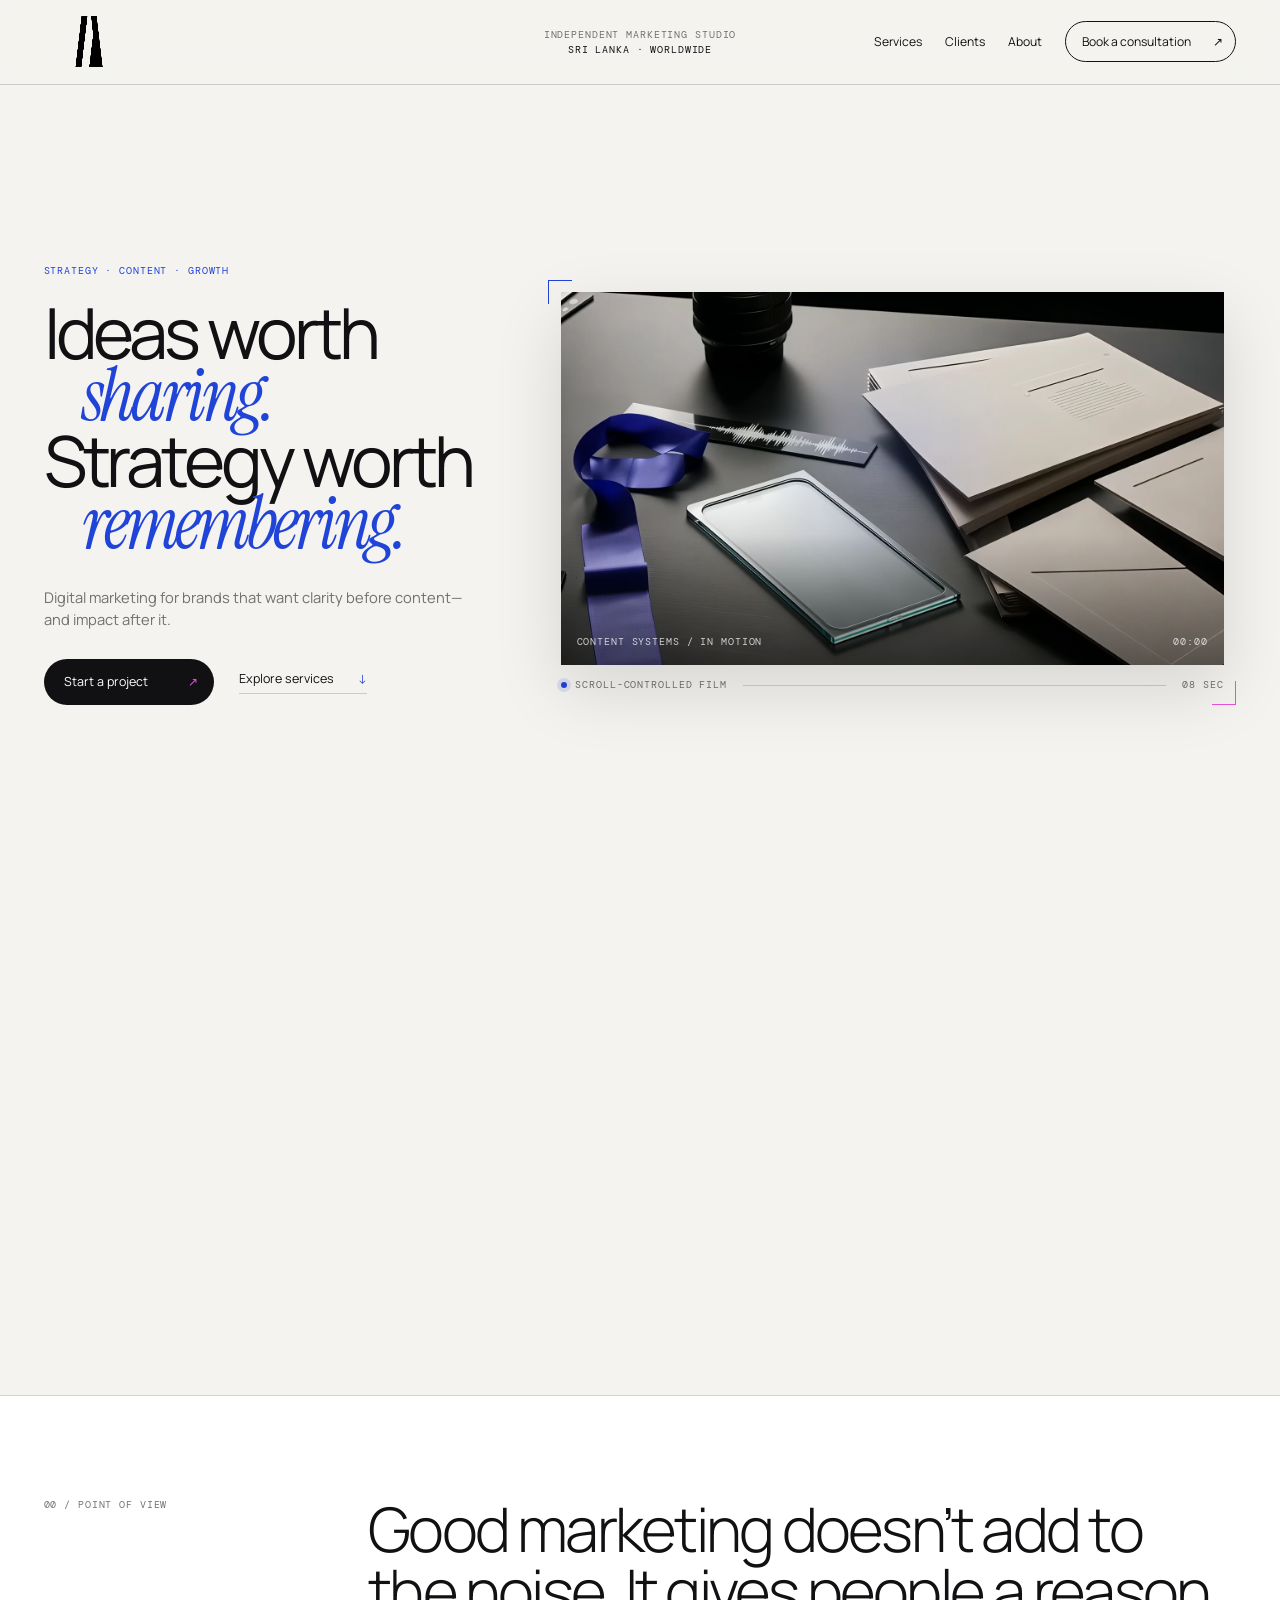
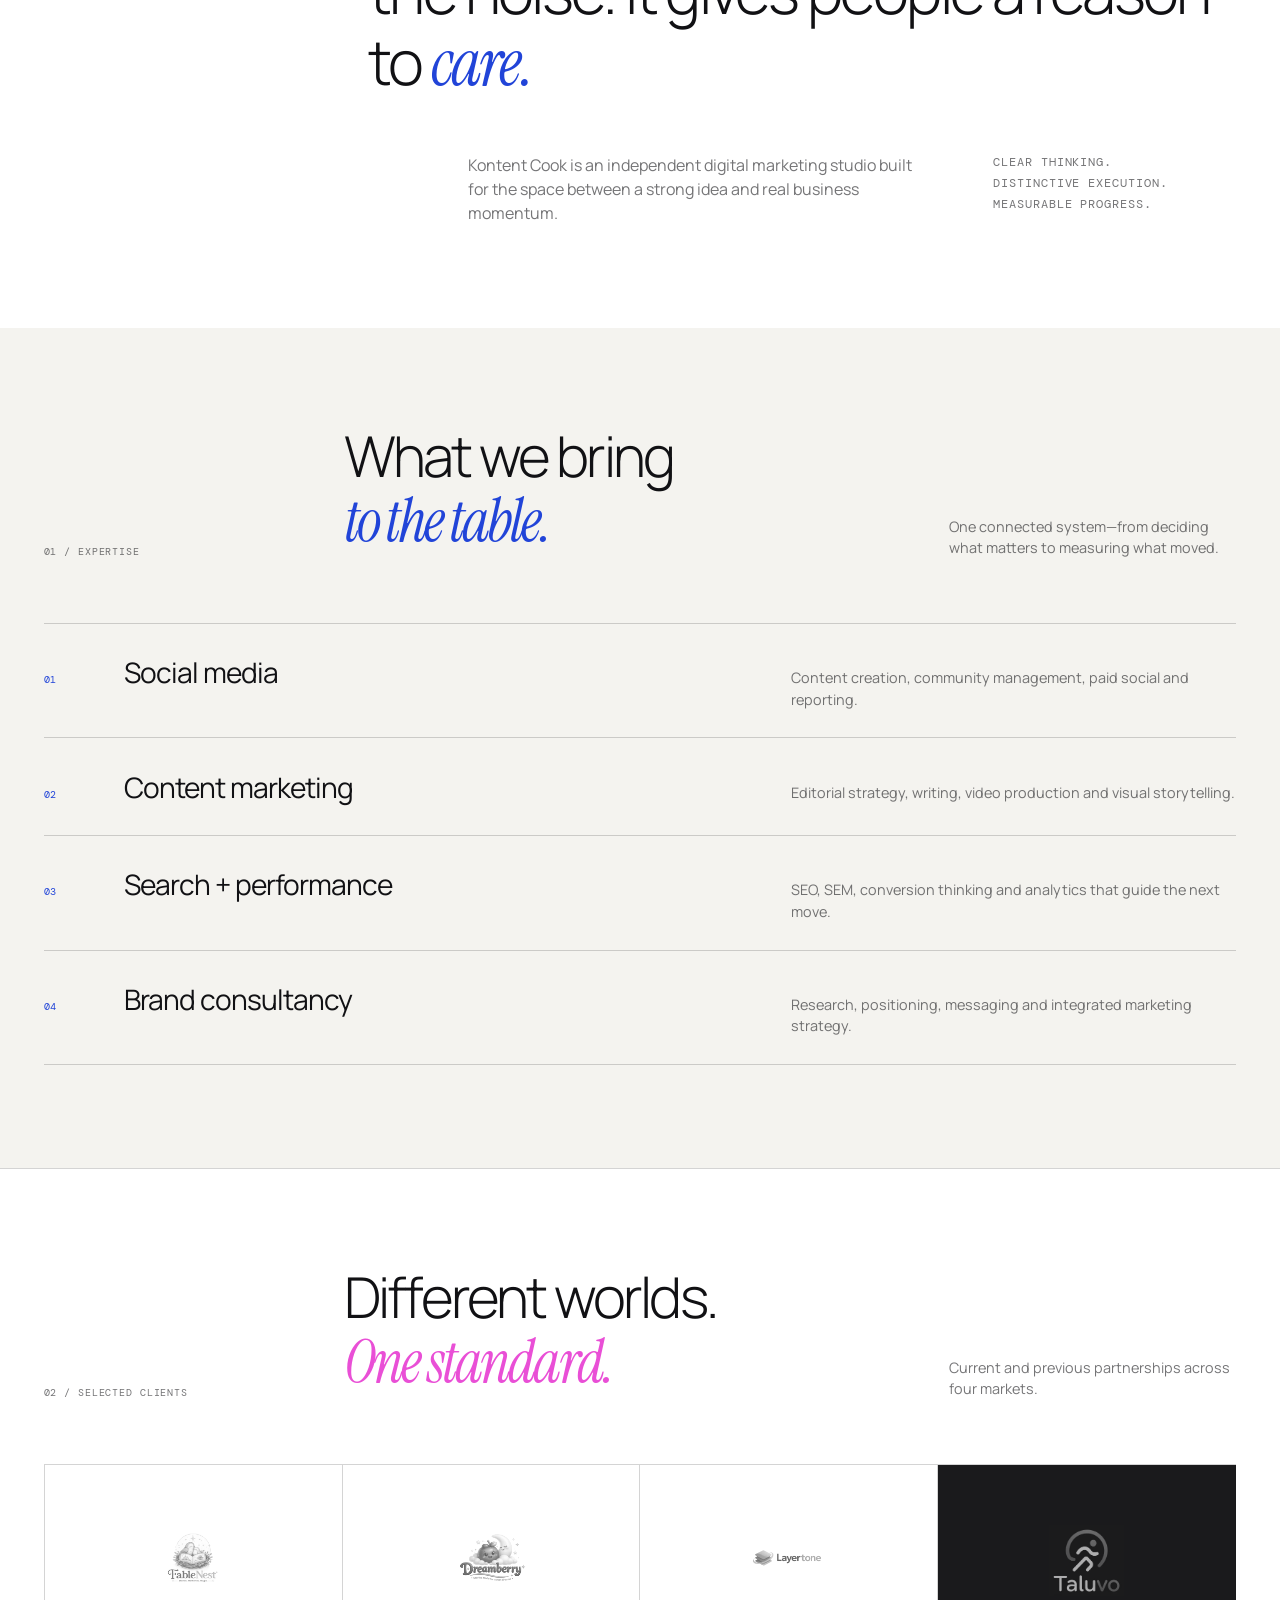
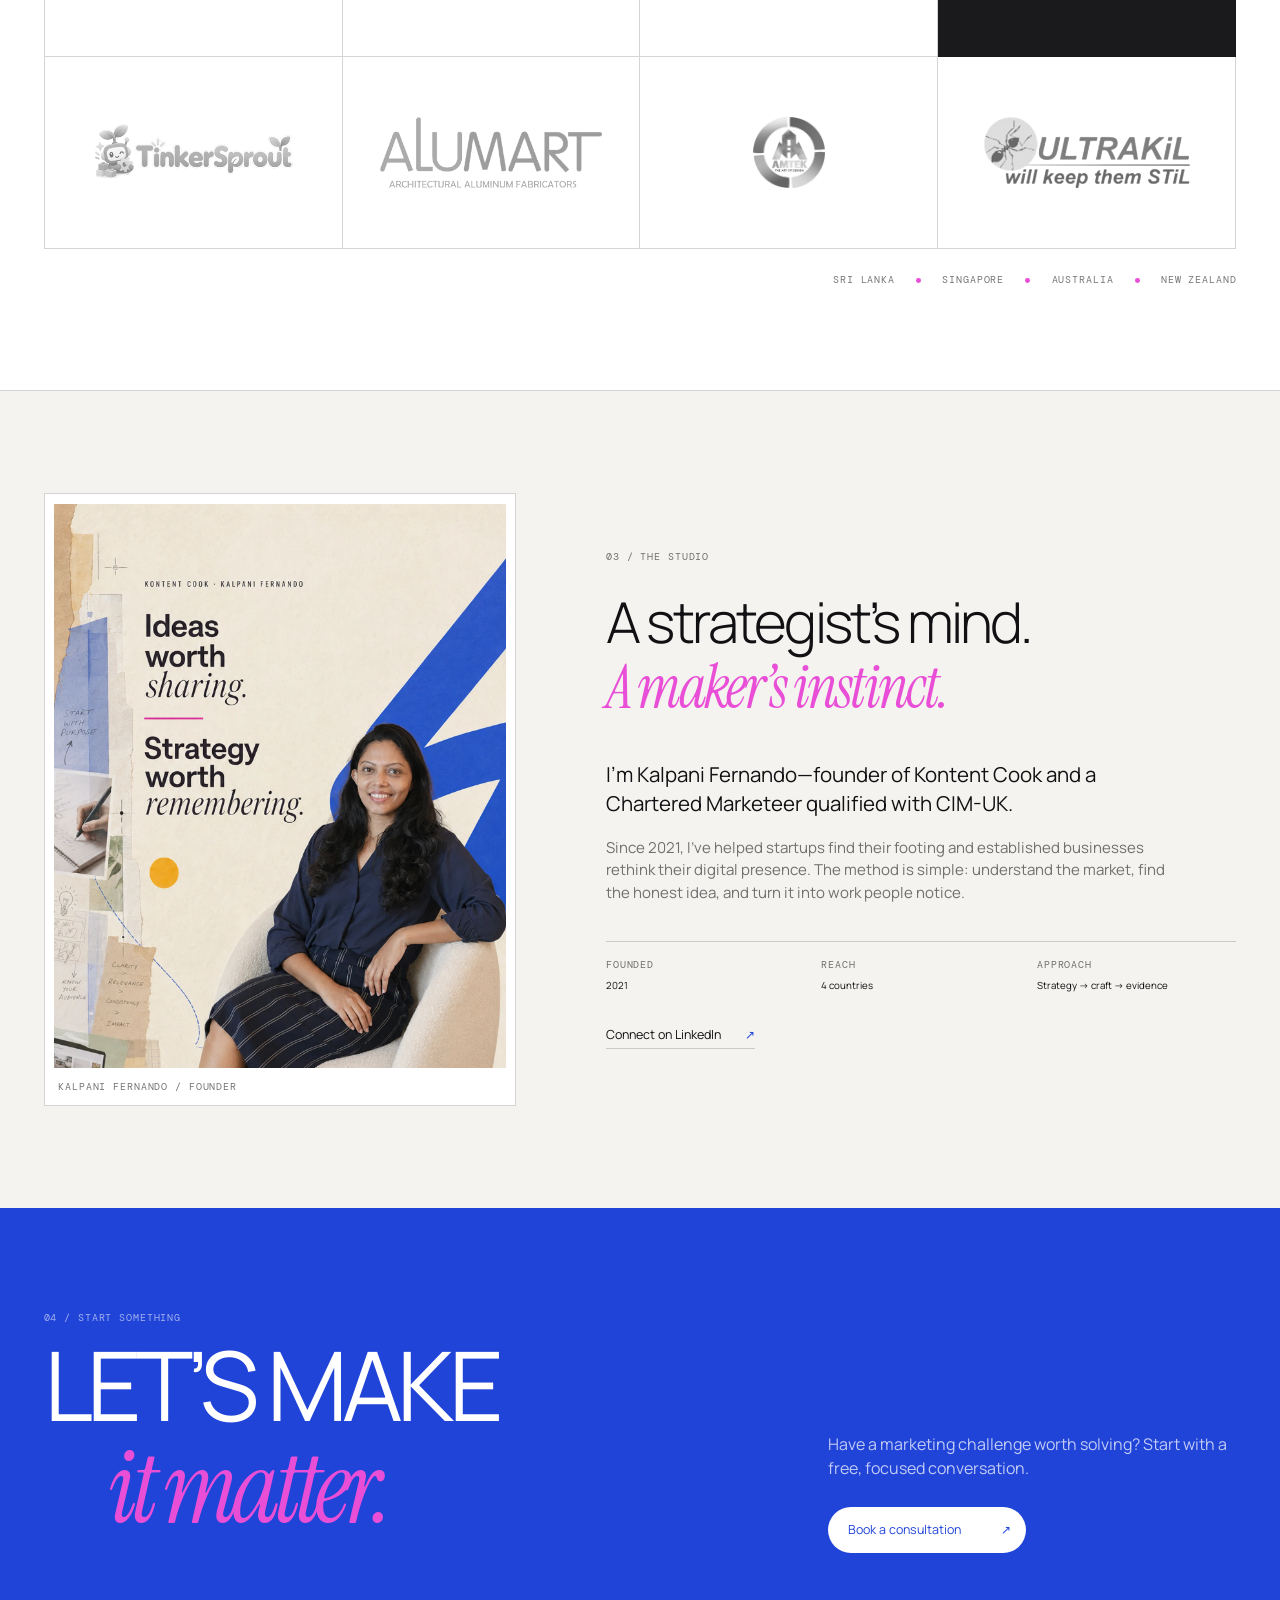
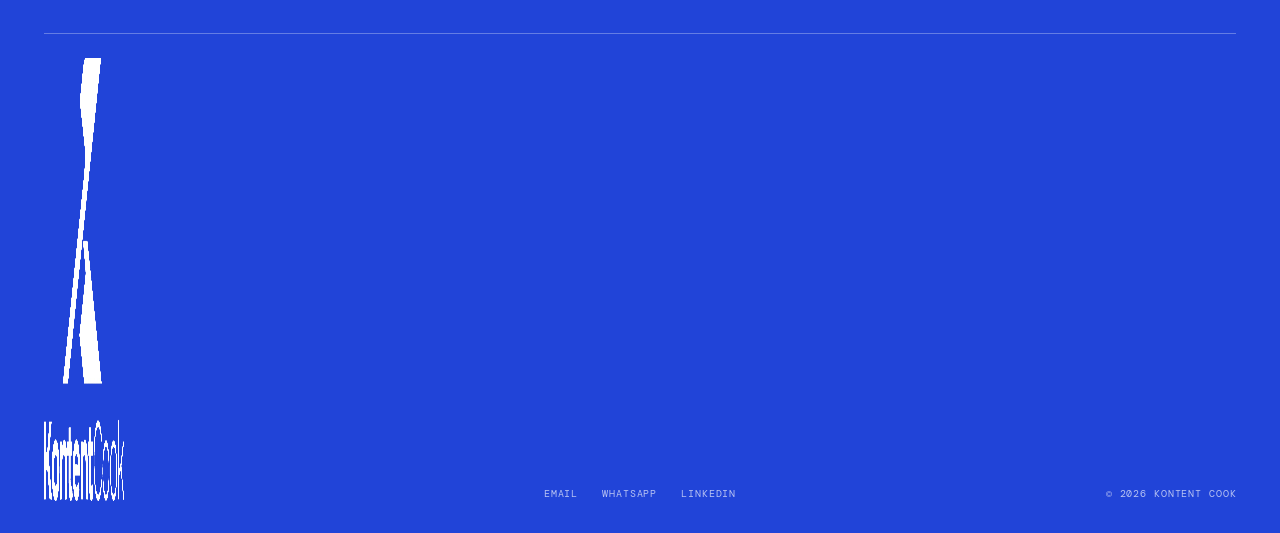
==== index.html @ af4e6c3a "Initial commit: Kontent Cook static site Single-page static site for kontentcook.com. Plain HTML, CS" ====
<!doctype html>
<html lang="en">
<head>
  <meta charset="utf-8">
  <meta name="viewport" content="width=device-width,initial-scale=1">
  <title>Kontent Cook — Digital strategy and content</title>
  <meta name="description" content="Kontent Cook is Kalpani Fernando's independent digital marketing studio—strategy, content and performance for brands ready to grow.">
  <link rel="canonical" href="https://kontentcook.com/">
  <meta name="theme-color" content="#f4f3ef">
  <meta property="og:type" content="website">
  <meta property="og:site_name" content="Kontent Cook">
  <meta property="og:title" content="Kontent Cook — Make marketing matter">
  <meta property="og:description" content="Clear strategy. Memorable content. Measurable growth.">
  <meta property="og:url" content="https://kontentcook.com/">
  <meta name="twitter:card" content="summary_large_image">
  <meta name="twitter:title" content="Kontent Cook — Make marketing matter">
  <meta name="twitter:description" content="Clear strategy. Memorable content. Measurable growth.">
  <link rel="icon" href="favicon-32.png" sizes="32x32">
  <link rel="apple-touch-icon" href="apple-touch-icon.png">
  <link rel="preconnect" href="https://fonts.googleapis.com">
  <link rel="preconnect" href="https://fonts.gstatic.com" crossorigin>
  <link href="https://fonts.googleapis.com/css2?family=DM+Mono:wght@300;400&family=Instrument+Serif:ital@0;1&family=Manrope:wght@300;400;500;600&display=swap" rel="stylesheet">
  <link rel="stylesheet" href="css/site.css">
  <script type="application/ld+json">{"@context":"https://schema.org","@type":"ProfessionalService","name":"Kontent Cook","url":"https://kontentcook.com/","founder":{"@type":"Person","name":"Kalpani Fernando","jobTitle":"Chartered Marketeer","sameAs":"https://www.linkedin.com/in/kalpani-fernando"},"email":"kontentcook2021@gmail.com","areaServed":["Sri Lanka","Singapore","Australia","New Zealand"]}</script>
</head>
<body>
  <a class="skip" href="#main">Skip to content</a>

  <header class="site-head" id="siteHead">
    <div class="head-inner">
      <a class="brand" href="#top" aria-label="Kontent Cook, home"><img src="img/logo.webp" alt="Kontent Cook" width="720" height="443"></a>
      <p class="head-note">Independent marketing studio<br><span>Sri Lanka · Worldwide</span></p>
      <nav class="desktop-nav" aria-label="Primary">
        <a href="#services">Services</a>
        <a href="#clients">Clients</a>
        <a href="#about">About</a>
        <a class="head-cta" href="#contact">Book a consultation <span>↗</span></a>
      </nav>
      <button class="menu-button" id="menuButton" aria-expanded="false" aria-controls="menuPanel" aria-label="Open menu"><span></span><span></span></button>
    </div>
  </header>

  <aside class="menu-panel" id="menuPanel" aria-hidden="true">
    <nav aria-label="Mobile">
      <a href="#services"><small>01</small> Services</a>
      <a href="#clients"><small>02</small> Clients</a>
      <a href="#about"><small>03</small> About</a>
      <a href="#contact"><small>04</small> Contact</a>
    </nav>
    <div class="menu-links"><a href="mailto:kontentcook2021@gmail.com">Email ↗</a><a href="https://www.linkedin.com/in/kalpani-fernando" target="_blank" rel="noopener">LinkedIn ↗</a></div>
  </aside>

  <main id="main">
    <section class="hero" id="top">
      <div class="hero-sticky shell">
        <div class="hero-copy">
          <p class="kicker enter">Strategy · Content · Growth</p>
          <h1 class="enter"><span>Ideas worth</span><em>sharing.</em><span>Strategy worth</span><em>remembering.</em></h1>
          <p class="hero-lede enter">Digital marketing for brands that want clarity before content—and impact after it.</p>
          <div class="hero-actions enter">
            <a class="button button--dark" href="#contact">Start a project <span>↗</span></a>
            <a class="text-link" href="#services">Explore services <span>↓</span></a>
          </div>
        </div>

        <figure class="film enter" id="filmFrame">
          <div class="film-corner film-corner--tl"></div><div class="film-corner film-corner--br"></div>
          <div class="film-window" id="filmWindow">
            <video id="heroFilm" muted playsinline preload="auto" poster="media/poster.webp" aria-label="Cinematic film about content creation">
              <source src="media/hero.mp4" type="video/mp4">
            </video>
            <div class="film-light" aria-hidden="true"></div>
            <div class="film-label"><span>Content systems / in motion</span><b id="filmTime">00:00</b></div>
          </div>
          <figcaption>
            <span class="film-status"><i></i> Scroll-controlled film</span>
            <span class="film-progress"><i id="filmProgress"></i></span>
            <span>08 sec</span>
          </figcaption>
        </figure>
      </div>
    </section>

    <section class="intro section">
      <div class="shell intro-grid">
        <p class="section-index reveal">00 / Point of view</p>
        <div>
          <h2 class="reveal">Good marketing doesn’t add to the noise. It gives people a reason to <em>care.</em></h2>
          <div class="intro-notes reveal">
            <p>Kontent Cook is an independent digital marketing studio built for the space between a strong idea and real business momentum.</p>
            <p>Clear thinking.<br>Distinctive execution.<br>Measurable progress.</p>
          </div>
        </div>
      </div>
    </section>

    <section class="services section" id="services">
      <div class="shell">
        <header class="section-head reveal">
          <p class="section-index">01 / Expertise</p>
          <h2>What we bring<br><em>to the table.</em></h2>
          <p>One connected system—from deciding what matters to measuring what moved.</p>
        </header>
        <ol class="service-list">
          <li class="reveal"><span>01</span><h3>Social media</h3><p>Content creation, community management, paid social and reporting.</p></li>
          <li class="reveal"><span>02</span><h3>Content marketing</h3><p>Editorial strategy, writing, video production and visual storytelling.</p></li>
          <li class="reveal"><span>03</span><h3>Search + performance</h3><p>SEO, SEM, conversion thinking and analytics that guide the next move.</p></li>
          <li class="reveal"><span>04</span><h3>Brand consultancy</h3><p>Research, positioning, messaging and integrated marketing strategy.</p></li>
        </ol>
      </div>
    </section>

    <section class="clients section" id="clients">
      <div class="shell">
        <header class="section-head section-head--clients reveal">
          <p class="section-index">02 / Selected clients</p>
          <h2>Different worlds.<br><em>One standard.</em></h2>
          <p>Current and previous partnerships across four markets.</p>
        </header>
        <ul class="logo-grid reveal" aria-label="Current and previous clients">
          <li><img src="img/clients/fablenest.webp" alt="FableNest" loading="lazy"></li>
          <li><img src="img/clients/dreamberry.webp" alt="Dreamberry" loading="lazy"></li>
          <li><img src="img/clients/layertone.webp" alt="Layertone" loading="lazy"></li>
          <li class="dark"><img src="img/clients/taluvo.webp" alt="Taluvo" loading="lazy"></li>
          <li><img src="img/clients/tinkersprout.webp" alt="TinkerSprout" loading="lazy"></li>
          <li><img src="img/clients/alumart.webp" alt="Alumart" loading="lazy"></li>
          <li><img src="img/clients/amtek.webp" alt="AMTEK" loading="lazy"></li>
          <li><img src="img/clients/ultrakil.webp" alt="Ultrakil" loading="lazy"></li>
        </ul>
        <p class="markets reveal">Sri Lanka <i></i> Singapore <i></i> Australia <i></i> New Zealand</p>
      </div>
    </section>

    <section class="about section" id="about">
      <div class="shell about-grid">
        <figure class="about-photo reveal"><img src="img/founder-editorial.webp" alt="Kalpani Fernando, founder of Kontent Cook" loading="lazy"><figcaption>Kalpani Fernando / Founder</figcaption></figure>
        <div class="about-copy">
          <p class="section-index reveal">03 / The studio</p>
          <h2 class="reveal">A strategist’s mind.<br><em>A maker’s instinct.</em></h2>
          <p class="about-lede reveal">I’m Kalpani Fernando—founder of Kontent Cook and a Chartered Marketeer qualified with CIM-UK.</p>
          <p class="reveal">Since 2021, I’ve helped startups find their footing and established businesses rethink their digital presence. The method is simple: understand the market, find the honest idea, and turn it into work people notice.</p>
          <dl class="facts reveal"><div><dt>Founded</dt><dd>2021</dd></div><div><dt>Reach</dt><dd>4 countries</dd></div><div><dt>Approach</dt><dd>Strategy → craft → evidence</dd></div></dl>
          <a class="text-link reveal" href="https://www.linkedin.com/in/kalpani-fernando" target="_blank" rel="noopener">Connect on LinkedIn <span>↗</span></a>
        </div>
      </div>
    </section>

    <section class="contact" id="contact">
      <div class="shell contact-inner">
        <div class="contact-copy reveal"><p class="section-index">04 / Start something</p><h2>Let’s make<br><em>it matter.</em></h2></div>
        <div class="contact-action reveal"><p>Have a marketing challenge worth solving? Start with a free, focused conversation.</p><a class="button button--light" href="https://calendar.google.com/calendar/appointments/schedules/AcZssZ0rxZoeJ9dlCDskJmH9oWi0sS8WMiGjyY5BxSsb9YEfwAAl_cdGFxWCv5egynxonmfAL-ViEdG3?gv=true" target="_blank" rel="noopener">Book a consultation <span>↗</span></a></div>
      </div>
      <footer class="shell footer"><img src="img/logo-light.webp" alt="Kontent Cook" width="720" height="443"><div><a href="mailto:kontentcook2021@gmail.com">Email</a><a href="https://wa.me/message/G6DDOOTK5DZOB1" target="_blank" rel="noopener">WhatsApp</a><a href="https://www.linkedin.com/in/kalpani-fernando" target="_blank" rel="noopener">LinkedIn</a></div><p>© <span id="year">2026</span> Kontent Cook</p></footer>
    </section>
  </main>
  <script src="js/site.js" defer></script>
</body>
</html>
---- css/site.css ----
:root {
  --ink:#111114;
  --paper:#f4f3ef;
  --white:#fff;
  --blue:#2144d8;
  --pink:#e94fd6;
  --line:rgba(17,17,20,.18);
  --muted:rgba(17,17,20,.58);
  --sans:"Manrope",sans-serif;
  --serif:"Instrument Serif",serif;
  --mono:"DM Mono",monospace;
  --pad:clamp(1.25rem,3.4vw,3.5rem);
}
*,*::before,*::after{box-sizing:border-box}
html{scroll-behavior:smooth;background:var(--ink)}
body{margin:0;background:var(--paper);color:var(--ink);font:400 16px/1.5 var(--sans);overflow-x:hidden}
body.menu-open{overflow:hidden}
::selection{background:var(--pink);color:var(--ink)}
a{color:inherit;text-decoration:none}
img,video{display:block;max-width:100%}
button{font:inherit;color:inherit}
h1,h2,h3,p,ul,ol,dl,dd{margin:0}
ul,ol{padding:0;list-style:none}
.shell{width:min(100% - 2 * var(--pad),82rem);margin-inline:auto}
.skip{position:fixed;z-index:200;top:1rem;left:1rem;background:var(--ink);color:#fff;padding:.7rem 1rem;transform:translateY(-180%)}
.skip:focus{transform:none}
.section{padding:clamp(5rem,8vw,8rem) 0}
.section-index,.kicker,.head-note,.film figcaption,.film-label,.markets,.about-photo figcaption,.facts,.footer{font:400 clamp(.61rem,.66vw,.73rem)/1.45 var(--mono);letter-spacing:.09em;text-transform:uppercase}
.section-index{color:var(--muted)}

.site-head{position:fixed;z-index:80;inset:0 0 auto;height:5.3rem;display:flex;align-items:center;background:rgba(244,243,239,.92);border-bottom:1px solid var(--line);backdrop-filter:blur(16px)}
.head-inner{width:min(100% - 2 * var(--pad),82rem);margin:auto;display:grid;grid-template-columns:1fr auto 1fr;align-items:center}
.brand{width:5.9rem;height:3.2rem;display:flex;align-items:center;overflow:hidden}
.brand img{width:100%;filter:brightness(0)}
.head-note{text-align:center;color:var(--muted);line-height:1.55}
.head-note span{color:var(--ink)}
.desktop-nav{justify-self:end;display:flex;align-items:center;gap:clamp(1rem,1.8vw,1.8rem);font-size:.76rem}
.desktop-nav>a:not(.head-cta){position:relative}
.desktop-nav>a:not(.head-cta)::after{content:"";position:absolute;left:0;bottom:-.35rem;width:100%;height:1px;background:currentColor;transform:scaleX(0);transform-origin:right;transition:transform .3s}
.desktop-nav>a:hover::after{transform:scaleX(1);transform-origin:left}
.head-cta{display:flex;align-items:center;gap:1.4rem;border:1px solid var(--ink);border-radius:99px;padding:.65rem .75rem .65rem 1rem;transition:background .25s,color .25s}
.head-cta:hover{background:var(--ink);color:#fff}
.menu-button{display:none;justify-self:end;position:relative;width:2.7rem;height:2.7rem;border:0;background:none;z-index:100}
.menu-button span{position:absolute;left:.6rem;top:1.15rem;width:1.5rem;height:1px;background:currentColor;transition:top .4s,transform .4s}
.menu-button span:last-child{top:1.6rem}
.menu-button.is-open span{top:1.4rem;transform:rotate(45deg)}
.menu-button.is-open span:last-child{transform:rotate(-45deg)}
.menu-panel{position:fixed;z-index:90;inset:0 0 0 auto;width:min(88vw,27rem);background:var(--blue);color:#fff;padding:7rem 2rem 2rem;display:flex;flex-direction:column;transform:translateX(101%);transition:transform .55s cubic-bezier(.76,0,.24,1)}
.menu-panel.is-open{transform:none}
.menu-panel nav{border-top:1px solid rgba(255,255,255,.35)}
.menu-panel nav a{display:flex;gap:1rem;align-items:baseline;padding:.65rem 0;border-bottom:1px solid rgba(255,255,255,.35);font-size:2.7rem;font-weight:300;letter-spacing:-.05em}
.menu-panel nav small{font:.6rem var(--mono)}
.menu-links{margin-top:auto;display:flex;gap:1.5rem;font-size:.75rem}

.hero{height:155svh;padding-top:5.3rem;background:var(--paper)}
.hero-sticky{height:calc(100svh - 5.3rem);position:sticky;top:5.3rem;display:grid;grid-template-columns:minmax(18rem,.78fr) minmax(28rem,1.22fr);gap:clamp(2.5rem,5vw,6.5rem);align-items:center}
.hero-copy{position:relative;z-index:2;padding-bottom:1rem}
.kicker{margin-bottom:1.5rem;color:var(--blue)}
.hero h1{font-size:clamp(3.2rem,5.5vw,5.8rem);line-height:.86;letter-spacing:-.057em;font-weight:400}
.hero h1 span,.hero h1 em{display:block}
.hero h1 em{font:italic 1.04em/.92 var(--serif);color:var(--blue);padding-left:clamp(1rem,3vw,3.6rem)}
.hero-lede{max-width:28rem;margin-top:1.8rem;color:var(--muted);font-size:clamp(.92rem,1vw,1.05rem)}
.hero-actions{display:flex;align-items:center;gap:1.6rem;margin-top:1.8rem}
.button{display:inline-flex;align-items:center;justify-content:space-between;gap:2.5rem;border-radius:99px;padding:.85rem .95rem .85rem 1.3rem;font-size:.78rem;transition:background .25s,color .25s,transform .25s}
.button:hover{transform:translateY(-2px)}
.button--dark{background:var(--ink);color:#fff}
.button--dark span{color:var(--pink)}
.text-link{display:inline-flex;align-items:center;gap:1.5rem;padding-bottom:.25rem;border-bottom:1px solid var(--line);font-size:.78rem}
.text-link span{color:var(--blue)}

.film{position:relative;margin:0;width:100%;padding:.8rem}
.film-window{position:relative;aspect-ratio:16/9;overflow:hidden;background:#0d0e10;box-shadow:0 1.5rem 4rem rgba(17,17,20,.13)}
.film-window video{width:100%;height:100%;object-fit:cover}
.film-light{position:absolute;inset:0;pointer-events:none;background:radial-gradient(circle at var(--mx,50%) var(--my,45%),rgba(75,110,255,.14),transparent 34%),linear-gradient(180deg,transparent 65%,rgba(0,0,0,.48));transition:background .1s}
.film-label{position:absolute;left:1rem;right:1rem;bottom:1rem;display:flex;justify-content:space-between;color:rgba(255,255,255,.76)}
.film-label b{font-weight:400}
.film figcaption{display:grid;grid-template-columns:auto 1fr auto;align-items:center;gap:1rem;margin-top:.8rem;color:var(--muted)}
.film-status{display:flex;align-items:center;gap:.55rem;white-space:nowrap}
.film-status i{width:.38rem;height:.38rem;background:var(--blue);border-radius:50%;box-shadow:0 0 0 .25rem rgba(33,68,216,.12)}
.film-progress{height:1px;background:var(--line);position:relative;overflow:hidden}
.film-progress i{position:absolute;inset:0 auto 0 0;width:0;background:var(--blue)}
.film-corner{position:absolute;width:1.5rem;height:1.5rem;z-index:2;pointer-events:none}
.film-corner--tl{left:0;top:0;border-left:1px solid var(--blue);border-top:1px solid var(--blue)}
.film-corner--br{right:0;bottom:0;border-right:1px solid var(--pink);border-bottom:1px solid var(--pink)}

.intro{background:#fff;border-top:1px solid var(--line)}
.intro-grid{display:grid;grid-template-columns:.3fr 1fr;gap:clamp(2rem,5vw,6rem)}
.intro h2{max-width:61rem;font-size:clamp(2.5rem,4.8vw,5rem);font-weight:300;line-height:1;letter-spacing:-.045em}
.intro h2 em,.section-head h2 em,.about h2 em,.contact h2 em{font:italic 1.05em var(--serif);color:var(--blue)}
.intro-notes{display:grid;grid-template-columns:minmax(16rem,28rem) auto;gap:clamp(2rem,6vw,7rem);margin:3rem 0 0 auto;max-width:48rem;color:var(--muted)}
.intro-notes p:last-child{font:.72rem/1.8 var(--mono);text-transform:uppercase;letter-spacing:.08em}

.services{background:var(--paper)}
.section-head{display:grid;grid-template-columns:.45fr 1fr .52fr;gap:clamp(2rem,4vw,5rem);align-items:end;margin-bottom:4rem}
.section-head h2,.about h2{font-size:clamp(2.7rem,4.4vw,4.8rem);font-weight:300;line-height:.92;letter-spacing:-.05em}
.section-head>p:last-child{color:var(--muted);font-size:.9rem;max-width:22rem}
.service-list{border-top:1px solid var(--line)}
.service-list li{display:grid;grid-template-columns:3rem 1fr minmax(16rem,.7fr);gap:2rem;align-items:baseline;padding:1.7rem 0;border-bottom:1px solid var(--line);transition:padding .3s,background .3s}
.service-list li:hover{padding-inline:1rem;background:#fff}
.service-list span{font:.65rem var(--mono);color:var(--blue)}
.service-list h3{font-size:clamp(1.45rem,2.2vw,2.25rem);font-weight:400;letter-spacing:-.035em}
.service-list p{color:var(--muted);font-size:.9rem}

.clients{background:#fff;border-block:1px solid var(--line)}
.section-head--clients h2 em{color:var(--pink)}
.logo-grid{display:grid;grid-template-columns:repeat(4,1fr);border-top:1px solid var(--line);border-left:1px solid var(--line)}
.logo-grid li{aspect-ratio:1.55;display:grid;place-items:center;padding:1.5rem;border-right:1px solid var(--line);border-bottom:1px solid var(--line);transition:background .25s}
.logo-grid li:hover{background:var(--paper)}
.logo-grid li.dark{background:#1a1a1c}
.logo-grid img{max-height:4.4rem;width:auto;object-fit:contain;filter:grayscale(1);opacity:.67;transition:filter .25s,opacity .25s,transform .25s}
.logo-grid li:hover img{filter:none;opacity:1;transform:scale(1.03)}
.markets{margin-top:1.5rem;text-align:right;color:var(--muted)}
.markets i{display:inline-block;width:.3rem;height:.3rem;border-radius:50%;background:var(--pink);margin:0 .9rem;vertical-align:middle}

.about{background:var(--paper)}
.about-grid{display:grid;grid-template-columns:minmax(19rem,.75fr) minmax(24rem,1fr);gap:clamp(3rem,7vw,8rem);align-items:center}
.about-photo{margin:0;position:relative;padding:.6rem;border:1px solid var(--line);background:#fff}
.about-photo img{width:100%;aspect-ratio:4/5;object-fit:cover;object-position:center top}
.about-photo figcaption{display:flex;justify-content:space-between;padding:.7rem .25rem .1rem;color:var(--muted)}
.about-copy .section-index{margin-bottom:2rem}
.about h2 em{color:var(--pink)}
.about-lede{max-width:36rem;margin-top:2.2rem;font-size:clamp(1.1rem,1.6vw,1.45rem);line-height:1.4}
.about-copy>p:not(.section-index):not(.about-lede){max-width:35rem;margin-top:1.2rem;color:var(--muted);font-size:.94rem}
.facts{display:grid;grid-template-columns:repeat(3,1fr);gap:1rem;margin-top:2.3rem;padding-top:1rem;border-top:1px solid var(--line)}
.facts div{display:flex;flex-direction:column;gap:.45rem}
.facts dt{color:var(--muted)}
.facts dd{font-family:var(--sans);text-transform:none;letter-spacing:0}
.about .text-link{margin-top:2rem}

.contact{background:var(--blue);color:#fff;padding:clamp(5rem,8vw,8rem) 0 2rem}
.contact-inner{display:grid;grid-template-columns:1.25fr .75fr;gap:clamp(3rem,8vw,9rem);align-items:end}
.contact .section-index{color:rgba(255,255,255,.58);margin-bottom:1.5rem}
.contact h2{font-size:clamp(4rem,7.5vw,7.5rem);font-weight:400;line-height:.76;letter-spacing:-.06em;text-transform:uppercase}
.contact h2 em{display:block;text-transform:none;color:var(--pink);padding-left:clamp(1rem,5vw,5rem)}
.contact-action p{max-width:25rem;color:rgba(255,255,255,.72);margin-bottom:1.7rem}
.button--light{background:#fff;color:var(--blue)}
.footer{margin-top:5rem;padding-top:1.5rem;border-top:1px solid rgba(255,255,255,.3);display:grid;grid-template-columns:1fr auto 1fr;align-items:end;color:rgba(255,255,255,.68)}
.footer img{width:5rem}
.footer>div{display:flex;gap:1.5rem}
.footer>p{text-align:right}

.enter{opacity:0;transform:translateY(1.5rem);animation:enter .8s cubic-bezier(.22,1,.36,1) forwards}
.hero h1{animation-delay:.08s}.hero-lede{animation-delay:.16s}.hero-actions{animation-delay:.24s}.film{animation-delay:.14s}
@keyframes enter{to{opacity:1;transform:none}}
.reveal{opacity:0;transform:translateY(1.5rem);transition:opacity .75s cubic-bezier(.22,1,.36,1),transform .75s cubic-bezier(.22,1,.36,1)}
.reveal.is-visible{opacity:1;transform:none}

@media(max-width:980px){
  .head-inner{grid-template-columns:1fr 1fr}.head-note,.desktop-nav{display:none}.menu-button{display:block}
  .hero{height:auto;padding:7.5rem 0 4.5rem}.hero-sticky{height:auto;position:static;display:grid;grid-template-columns:1fr;gap:3rem}.hero-copy{max-width:36rem}.film{width:min(100%,46rem)}
  .intro-grid,.section-head{grid-template-columns:1fr}.intro-grid>.section-index,.section-head>.section-index{margin-bottom:.5rem}.section-head{gap:1.25rem}.section-head>p:last-child{margin-left:auto}
  .about-grid{gap:3rem}.logo-grid{grid-template-columns:repeat(2,1fr)}
}
@media(max-width:680px){
  :root{--pad:1.15rem}.site-head{height:4.6rem}.hero{padding-top:6.6rem}.brand{width:5.2rem}
  .hero h1{font-size:clamp(3.4rem,15.8vw,5.2rem)}.hero-lede{max-width:20rem}.hero-actions{align-items:flex-start;flex-direction:column;gap:1rem}
  .film{padding:.45rem}.film figcaption{grid-template-columns:auto 1fr}.film figcaption>span:last-child{display:none}.film-label{font-size:.52rem;left:.65rem;right:.65rem;bottom:.65rem}
  .section{padding:4.5rem 0}.intro-notes{grid-template-columns:1fr;margin-top:2rem}.section-head>p:last-child{margin-left:0}
  .service-list li{grid-template-columns:2.2rem 1fr;gap:1rem;padding:1.4rem 0}.service-list p{grid-column:2}
  .logo-grid li{aspect-ratio:1.25;padding:1rem}.markets{text-align:left;line-height:2}
  .about-grid{grid-template-columns:1fr}.about-photo{max-width:28rem}.facts{grid-template-columns:1fr}
  .contact-inner{grid-template-columns:1fr}.contact h2{font-size:clamp(4rem,18vw,6rem)}.contact h2 em{padding-left:0}.footer{grid-template-columns:1fr auto;gap:1.5rem}.footer>div{grid-column:1/3;grid-row:1}.footer>p{font-size:.55rem}
}
@media(prefers-reduced-motion:reduce){
  html{scroll-behavior:auto}*,*::before,*::after{animation-duration:.01ms!important;transition-duration:.01ms!important}.enter,.reveal{opacity:1;transform:none}.film-window video{display:none}.film-window{background:url('../media/poster.webp') center/cover no-repeat}
}
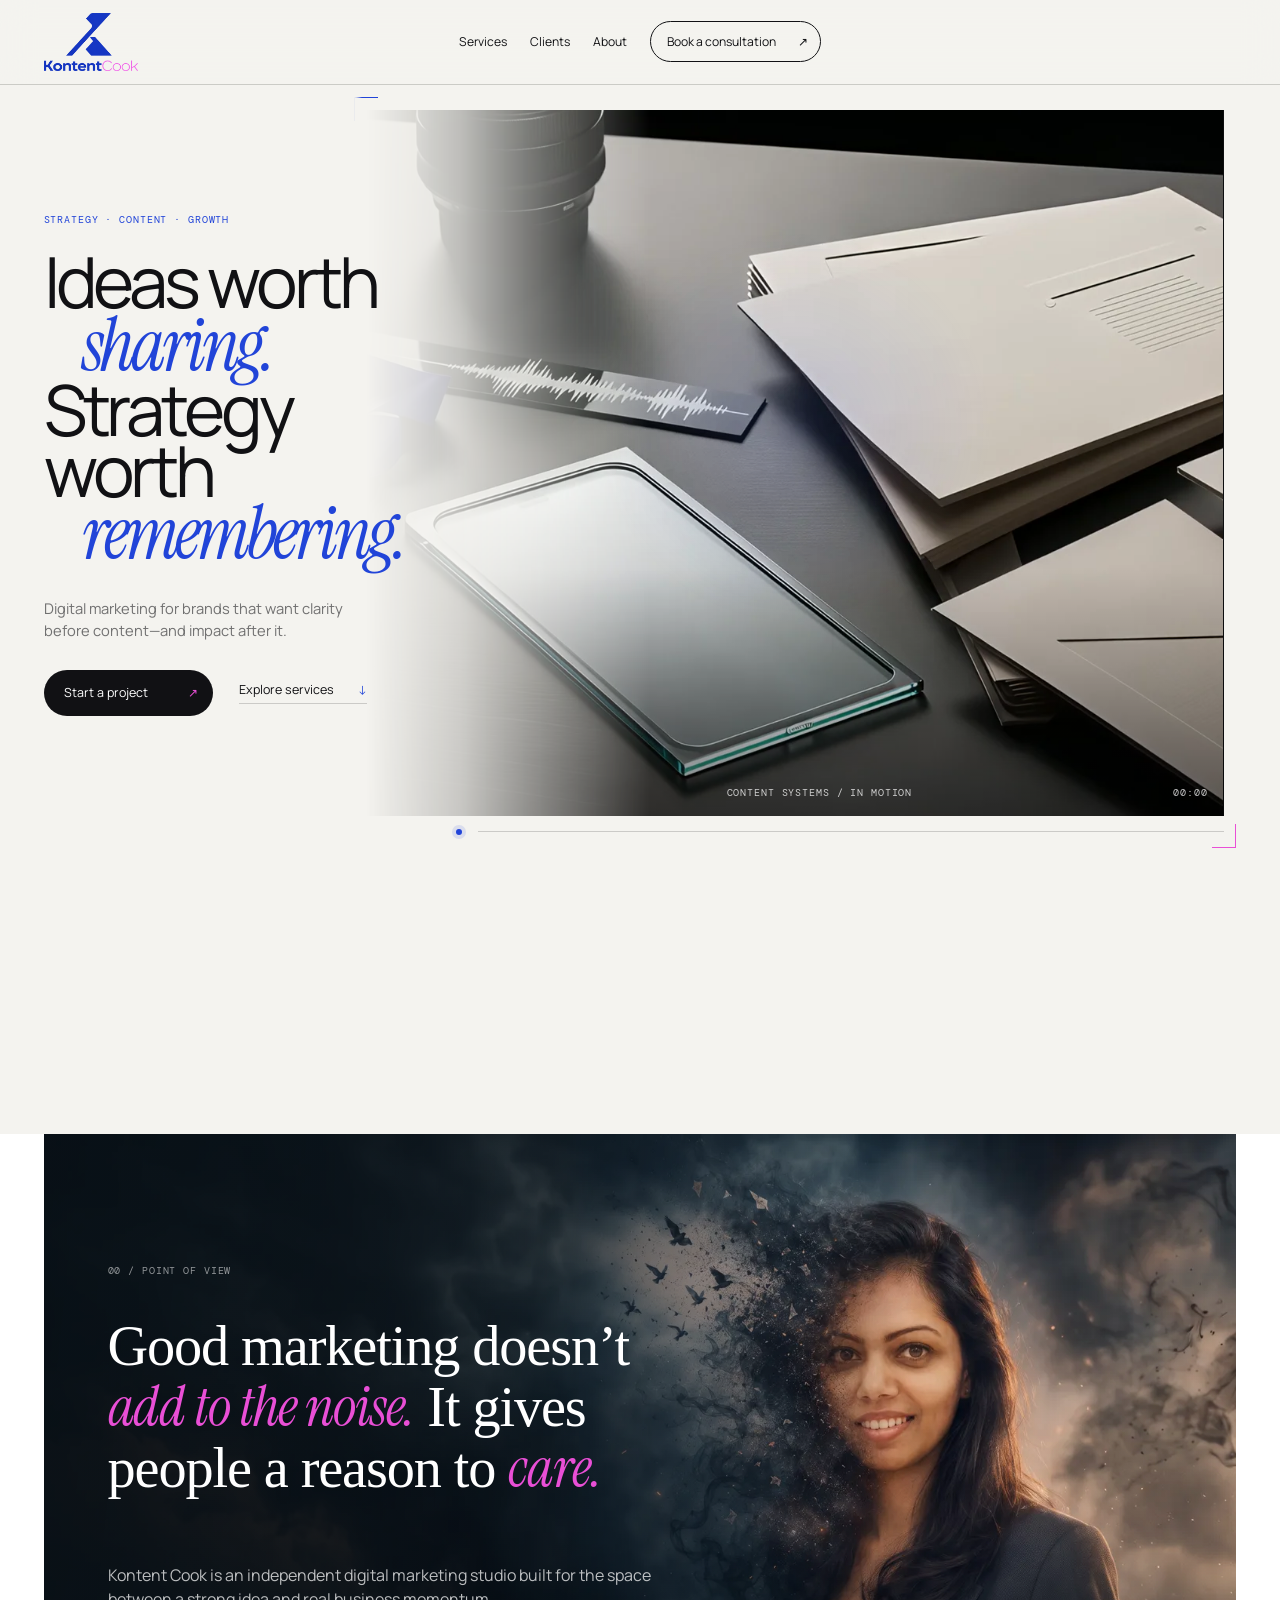
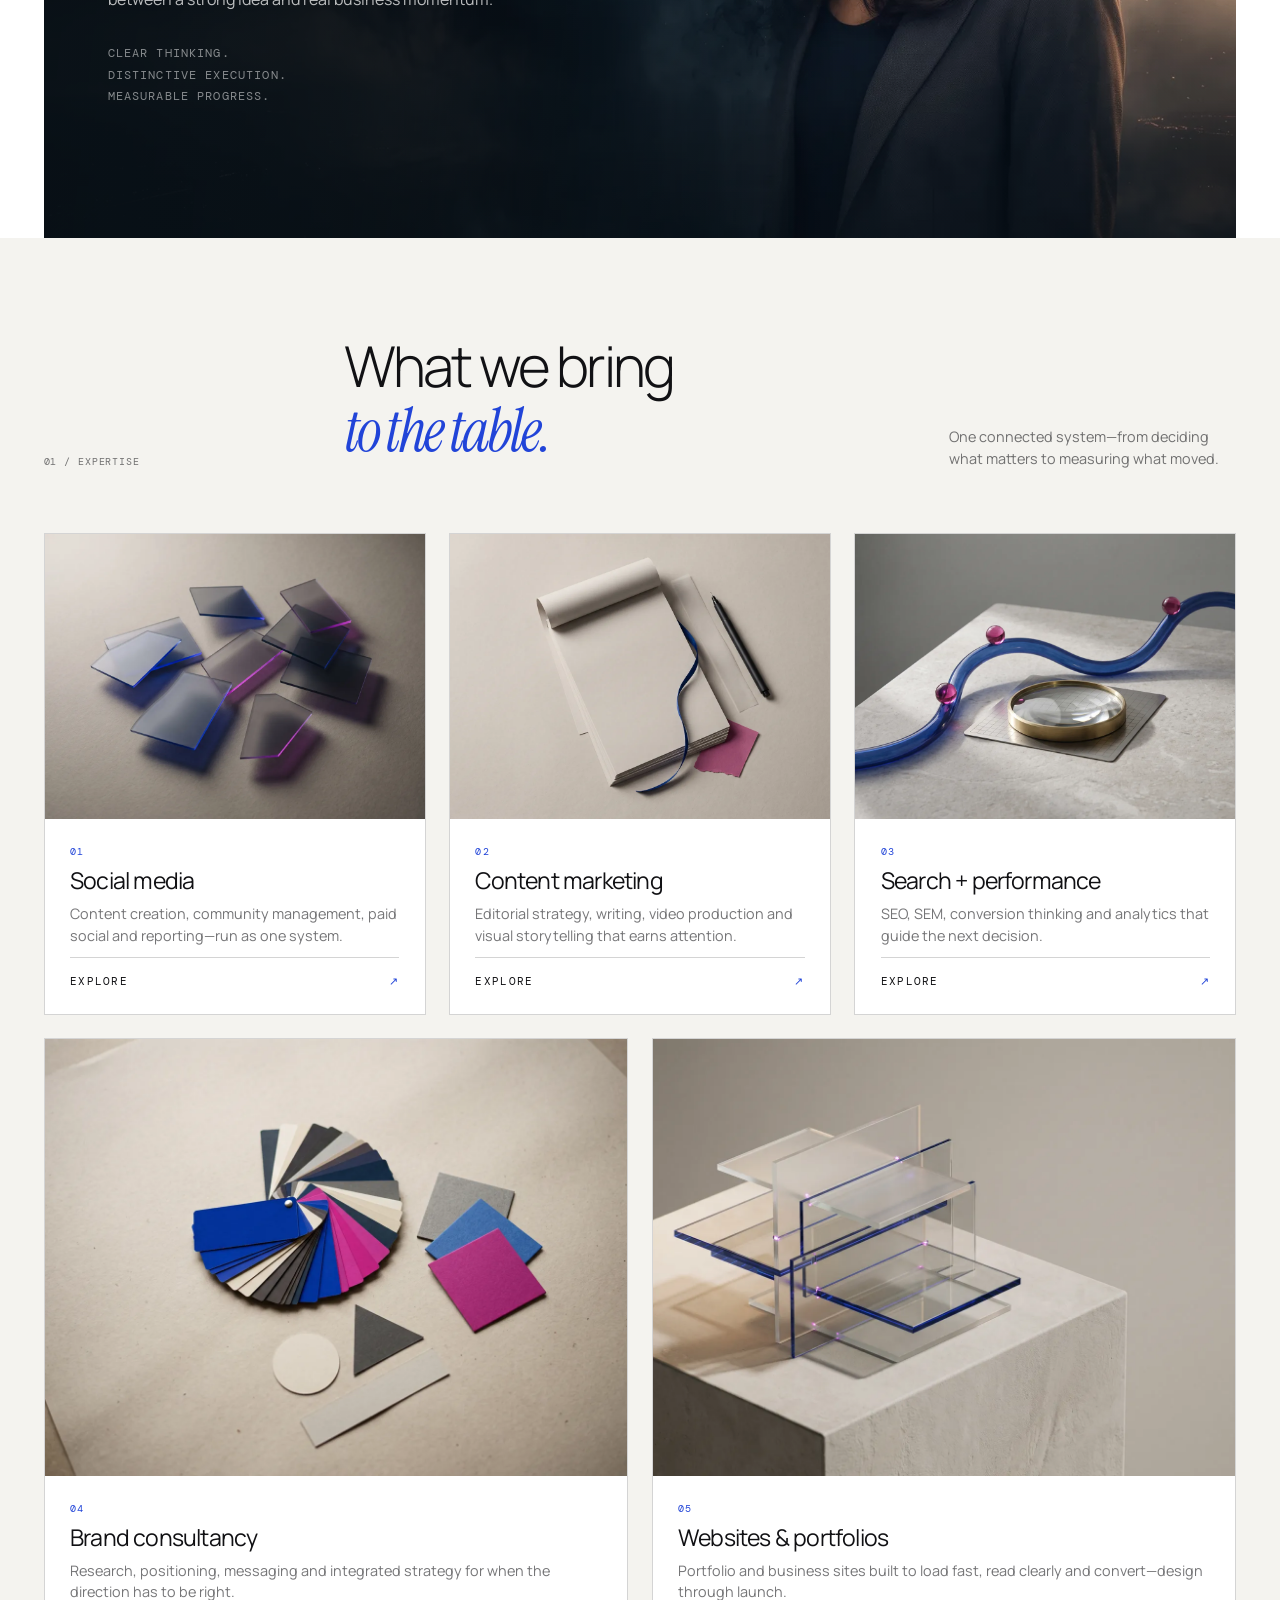
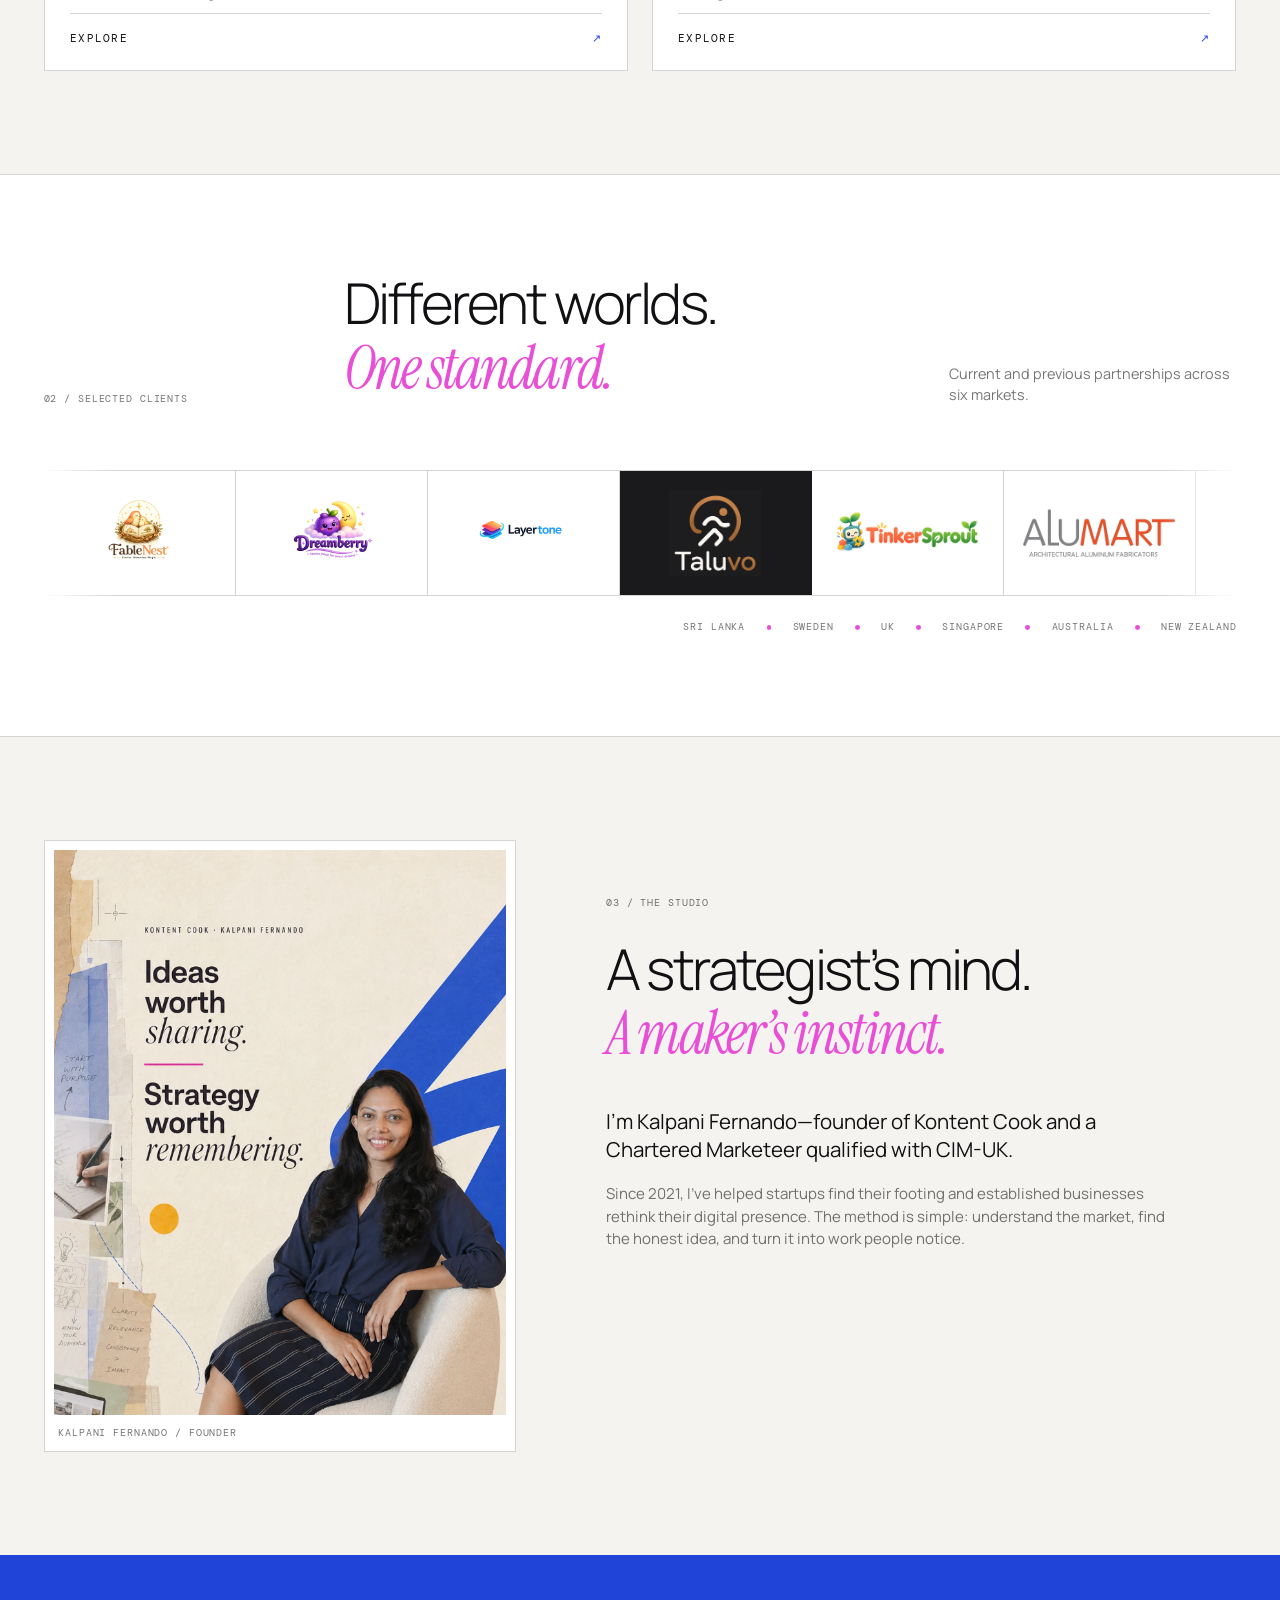
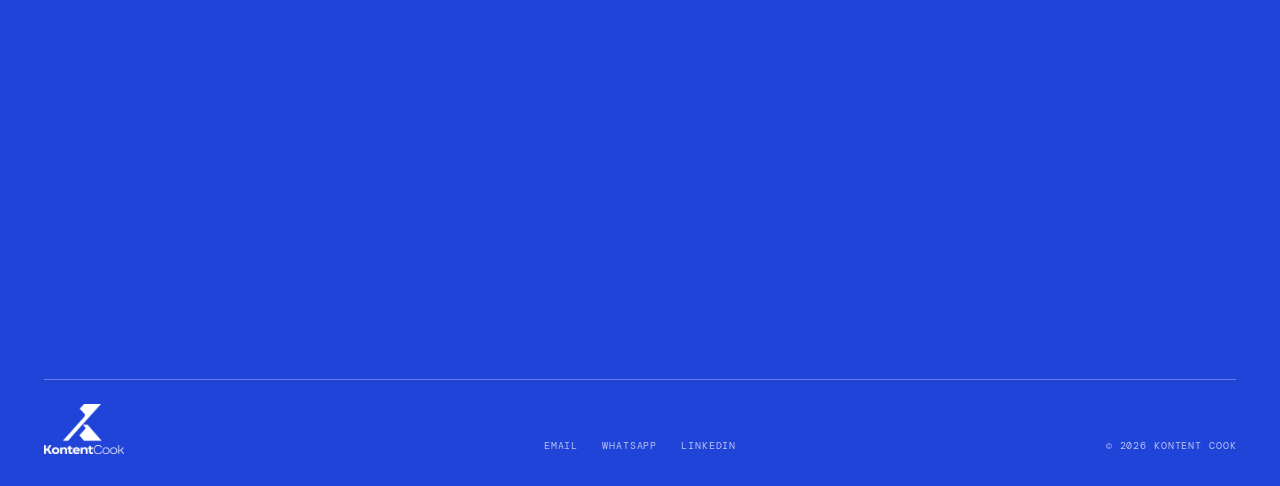
==== commit 4355759a: "Rework hero, point-of-view panel, clients rail and services Hero - Film sized against the sticky vie" ====
--- a/index.html
+++ b/index.html
@@ -21,7 +21,7 @@
   <link rel="preconnect" href="https://fonts.gstatic.com" crossorigin>
   <link href="https://fonts.googleapis.com/css2?family=DM+Mono:wght@300;400&family=Instrument+Serif:ital@0;1&family=Manrope:wght@300;400;500;600&display=swap" rel="stylesheet">
   <link rel="stylesheet" href="css/site.css">
-  <script type="application/ld+json">{"@context":"https://schema.org","@type":"ProfessionalService","name":"Kontent Cook","url":"https://kontentcook.com/","founder":{"@type":"Person","name":"Kalpani Fernando","jobTitle":"Chartered Marketeer","sameAs":"https://www.linkedin.com/in/kalpani-fernando"},"email":"kontentcook2021@gmail.com","areaServed":["Sri Lanka","Singapore","Australia","New Zealand"]}</script>
+  <script type="application/ld+json">{"@context":"https://schema.org","@type":"ProfessionalService","name":"Kontent Cook","url":"https://kontentcook.com/","founder":{"@type":"Person","name":"Kalpani Fernando","jobTitle":"Chartered Marketeer","sameAs":"https://www.linkedin.com/in/kalpani-fernando"},"email":"kontentcook2021@gmail.com","areaServed":["Sri Lanka","Sweden","UK","Singapore","Australia","New Zealand"]}</script>
 </head>
 <body>
   <a class="skip" href="#main">Skip to content</a>
@@ -29,7 +29,7 @@
   <header class="site-head" id="siteHead">
     <div class="head-inner">
       <a class="brand" href="#top" aria-label="Kontent Cook, home"><img src="img/logo.webp" alt="Kontent Cook" width="720" height="443"></a>
-      <p class="head-note">Independent marketing studio<br><span>Sri Lanka · Worldwide</span></p>
+      <p class="head-note">Independent marketing studio<br><span>Sri Lanka · Sweden · UK · Singapore · Australia · New Zealand · Worldwide</span></p>
       <nav class="desktop-nav" aria-label="Primary">
         <a href="#services">Services</a>
         <a href="#clients">Clients</a>
@@ -73,22 +73,26 @@
             <div class="film-label"><span>Content systems / in motion</span><b id="filmTime">00:00</b></div>
           </div>
           <figcaption>
-            <span class="film-status"><i></i> Scroll-controlled film</span>
+            <span class="film-status"><i></i></span>
             <span class="film-progress"><i id="filmProgress"></i></span>
-            <span>08 sec</span>
           </figcaption>
         </figure>
       </div>
     </section>
 
-    <section class="intro section">
-      <div class="shell intro-grid">
-        <p class="section-index reveal">00 / Point of view</p>
-        <div>
-          <h2 class="reveal">Good marketing doesn’t add to the noise. It gives people a reason to <em>care.</em></h2>
-          <div class="intro-notes reveal">
-            <p>Kontent Cook is an independent digital marketing studio built for the space between a strong idea and real business momentum.</p>
-            <p>Clear thinking.<br>Distinctive execution.<br>Measurable progress.</p>
+    <section class="intro section" aria-label="Point of view">
+      <div class="shell">
+        <div class="intro-panel reveal">
+          <div class="intro-inner">
+            <p class="section-index">00 / Point of view</p>
+            <h2 class="intro-statement">
+              Good marketing doesn’t <em>add to the noise.</em>
+              It gives people a reason to <em>care.</em>
+            </h2>
+            <div class="intro-notes">
+              <p>Kontent Cook is an independent digital marketing studio built for the space between a strong idea and real business momentum.</p>
+              <p>Clear thinking.<br>Distinctive execution.<br>Measurable progress.</p>
+            </div>
           </div>
         </div>
       </div>
@@ -101,12 +105,53 @@
           <h2>What we bring<br><em>to the table.</em></h2>
           <p>One connected system—from deciding what matters to measuring what moved.</p>
         </header>
-        <ol class="service-list">
-          <li class="reveal"><span>01</span><h3>Social media</h3><p>Content creation, community management, paid social and reporting.</p></li>
-          <li class="reveal"><span>02</span><h3>Content marketing</h3><p>Editorial strategy, writing, video production and visual storytelling.</p></li>
-          <li class="reveal"><span>03</span><h3>Search + performance</h3><p>SEO, SEM, conversion thinking and analytics that guide the next move.</p></li>
-          <li class="reveal"><span>04</span><h3>Brand consultancy</h3><p>Research, positioning, messaging and integrated marketing strategy.</p></li>
-        </ol>
+        <div class="service-grid">
+          <a class="service-card reveal" href="services/social-media.html">
+            <figure><img src="img/services/social-media.webp" alt="" width="1200" height="900" loading="lazy"></figure>
+            <div class="service-card__body">
+              <span class="service-card__no">01</span>
+              <h3>Social media</h3>
+              <p>Content creation, community management, paid social and reporting—run as one system.</p>
+              <span class="service-card__go">Explore <i>↗</i></span>
+            </div>
+          </a>
+          <a class="service-card reveal" href="services/content-marketing.html">
+            <figure><img src="img/services/content-marketing.webp" alt="" width="1200" height="900" loading="lazy"></figure>
+            <div class="service-card__body">
+              <span class="service-card__no">02</span>
+              <h3>Content marketing</h3>
+              <p>Editorial strategy, writing, video production and visual storytelling that earns attention.</p>
+              <span class="service-card__go">Explore <i>↗</i></span>
+            </div>
+          </a>
+          <a class="service-card reveal" href="services/search-performance.html">
+            <figure><img src="img/services/search-performance.webp" alt="" width="1200" height="900" loading="lazy"></figure>
+            <div class="service-card__body">
+              <span class="service-card__no">03</span>
+              <h3>Search + performance</h3>
+              <p>SEO, SEM, conversion thinking and analytics that guide the next decision.</p>
+              <span class="service-card__go">Explore <i>↗</i></span>
+            </div>
+          </a>
+          <a class="service-card reveal" href="services/brand-consultancy.html">
+            <figure><img src="img/services/brand-consultancy.webp" alt="" width="1200" height="900" loading="lazy"></figure>
+            <div class="service-card__body">
+              <span class="service-card__no">04</span>
+              <h3>Brand consultancy</h3>
+              <p>Research, positioning, messaging and integrated strategy for when the direction has to be right.</p>
+              <span class="service-card__go">Explore <i>↗</i></span>
+            </div>
+          </a>
+          <a class="service-card reveal" href="services/websites.html">
+            <figure><img src="img/services/websites.webp" alt="" width="1200" height="900" loading="lazy"></figure>
+            <div class="service-card__body">
+              <span class="service-card__no">05</span>
+              <h3>Websites &amp; portfolios</h3>
+              <p>Portfolio and business sites built to load fast, read clearly and convert—design through launch.</p>
+              <span class="service-card__go">Explore <i>↗</i></span>
+            </div>
+          </a>
+        </div>
       </div>
     </section>
 
@@ -115,19 +160,33 @@
         <header class="section-head section-head--clients reveal">
           <p class="section-index">02 / Selected clients</p>
           <h2>Different worlds.<br><em>One standard.</em></h2>
-          <p>Current and previous partnerships across four markets.</p>
+          <p>Current and previous partnerships across six markets.</p>
         </header>
-        <ul class="logo-grid reveal" aria-label="Current and previous clients">
-          <li><img src="img/clients/fablenest.webp" alt="FableNest" loading="lazy"></li>
-          <li><img src="img/clients/dreamberry.webp" alt="Dreamberry" loading="lazy"></li>
-          <li><img src="img/clients/layertone.webp" alt="Layertone" loading="lazy"></li>
-          <li class="dark"><img src="img/clients/taluvo.webp" alt="Taluvo" loading="lazy"></li>
-          <li><img src="img/clients/tinkersprout.webp" alt="TinkerSprout" loading="lazy"></li>
-          <li><img src="img/clients/alumart.webp" alt="Alumart" loading="lazy"></li>
-          <li><img src="img/clients/amtek.webp" alt="AMTEK" loading="lazy"></li>
-          <li><img src="img/clients/ultrakil.webp" alt="Ultrakil" loading="lazy"></li>
-        </ul>
-        <p class="markets reveal">Sri Lanka <i></i> Singapore <i></i> Australia <i></i> New Zealand</p>
+        <div class="logo-rail reveal">
+          <ul class="logo-track" aria-label="Current and previous clients">
+            <li><img src="img/clients/fablenest.webp" alt="FableNest" loading="lazy"></li>
+            <li><img src="img/clients/dreamberry.webp" alt="Dreamberry" loading="lazy"></li>
+            <li><img src="img/clients/layertone.webp" alt="Layertone" loading="lazy"></li>
+            <li class="dark"><img src="img/clients/taluvo.webp" alt="Taluvo" loading="lazy"></li>
+            <li><img src="img/clients/tinkersprout.webp" alt="TinkerSprout" loading="lazy"></li>
+            <li><img src="img/clients/alumart.webp" alt="Alumart" loading="lazy"></li>
+            <li><img src="img/clients/amtek.webp" alt="AMTEK" loading="lazy"></li>
+            <li><img src="img/clients/ultrakil.webp" alt="Ultrakil" loading="lazy"></li>
+          </ul>
+          <!-- Duplicate set, hidden from assistive tech: the track translates by
+               -50% so the second copy lands exactly where the first began. -->
+          <ul class="logo-track" aria-hidden="true">
+            <li><img src="img/clients/fablenest.webp" alt="" loading="lazy"></li>
+            <li><img src="img/clients/dreamberry.webp" alt="" loading="lazy"></li>
+            <li><img src="img/clients/layertone.webp" alt="" loading="lazy"></li>
+            <li class="dark"><img src="img/clients/taluvo.webp" alt="" loading="lazy"></li>
+            <li><img src="img/clients/tinkersprout.webp" alt="" loading="lazy"></li>
+            <li><img src="img/clients/alumart.webp" alt="" loading="lazy"></li>
+            <li><img src="img/clients/amtek.webp" alt="" loading="lazy"></li>
+            <li><img src="img/clients/ultrakil.webp" alt="" loading="lazy"></li>
+          </ul>
+        </div>
+        <p class="markets reveal">Sri Lanka <i></i> Sweden <i></i> UK <i></i> Singapore <i></i> Australia <i></i> New Zealand</p>
       </div>
     </section>
 
@@ -139,7 +198,7 @@
           <h2 class="reveal">A strategist’s mind.<br><em>A maker’s instinct.</em></h2>
           <p class="about-lede reveal">I’m Kalpani Fernando—founder of Kontent Cook and a Chartered Marketeer qualified with CIM-UK.</p>
           <p class="reveal">Since 2021, I’ve helped startups find their footing and established businesses rethink their digital presence. The method is simple: understand the market, find the honest idea, and turn it into work people notice.</p>
-          <dl class="facts reveal"><div><dt>Founded</dt><dd>2021</dd></div><div><dt>Reach</dt><dd>4 countries</dd></div><div><dt>Approach</dt><dd>Strategy → craft → evidence</dd></div></dl>
+          <dl class="facts reveal"><div><dt>Founded</dt><dd>2021</dd></div><div><dt>Reach</dt><dd>6 countries</dd></div><div><dt>Approach</dt><dd>Strategy → craft → evidence</dd></div></dl>
           <a class="text-link reveal" href="https://www.linkedin.com/in/kalpani-fernando" target="_blank" rel="noopener">Connect on LinkedIn <span>↗</span></a>
         </div>
       </div>
--- a/css/site.css
+++ b/css/site.css
@@ -29,10 +29,10 @@
 .section-index{color:var(--muted)}
 
 .site-head{position:fixed;z-index:80;inset:0 0 auto;height:5.3rem;display:flex;align-items:center;background:rgba(244,243,239,.92);border-bottom:1px solid var(--line);backdrop-filter:blur(16px)}
-.head-inner{width:min(100% - 2 * var(--pad),82rem);margin:auto;display:grid;grid-template-columns:1fr auto 1fr;align-items:center}
-.brand{width:5.9rem;height:3.2rem;display:flex;align-items:center;overflow:hidden}
-.brand img{width:100%;filter:brightness(0)}
-.head-note{text-align:center;color:var(--muted);line-height:1.55}
+.head-inner{width:min(100% - 2 * var(--pad),82rem);margin:auto;display:grid;grid-template-columns:1fr auto 1fr;gap:clamp(1rem,2vw,2.25rem);align-items:center}
+.brand{width:5.9rem;display:flex;align-items:center}
+.brand img{width:100%;height:auto}
+.head-note{text-align:center;color:var(--muted);line-height:1.55;max-width:46rem;white-space:nowrap}
 .head-note span{color:var(--ink)}
 .desktop-nav{justify-self:end;display:flex;align-items:center;gap:clamp(1rem,1.8vw,1.8rem);font-size:.76rem}
 .desktop-nav>a:not(.head-cta){position:relative}
@@ -52,8 +52,8 @@
 .menu-panel nav small{font:.6rem var(--mono)}
 .menu-links{margin-top:auto;display:flex;gap:1.5rem;font-size:.75rem}
 
-.hero{height:155svh;padding-top:5.3rem;background:var(--paper)}
-.hero-sticky{height:calc(100svh - 5.3rem);position:sticky;top:5.3rem;display:grid;grid-template-columns:minmax(18rem,.78fr) minmax(28rem,1.22fr);gap:clamp(2.5rem,5vw,6.5rem);align-items:center}
+.hero{height:126svh;padding-top:5.3rem;background:var(--paper)}
+.hero-sticky{height:calc(100svh - 7.8rem);position:sticky;top:5.3rem;display:grid;grid-template-columns:minmax(15rem,.58fr) minmax(28rem,1.42fr);gap:clamp(1.25rem,2.4vw,2.6rem);align-items:center}
 .hero-copy{position:relative;z-index:2;padding-bottom:1rem}
 .kicker{margin-bottom:1.5rem;color:var(--blue)}
 .hero h1{font-size:clamp(3.2rem,5.5vw,5.8rem);line-height:.86;letter-spacing:-.057em;font-weight:400}
@@ -68,13 +68,18 @@
 .text-link{display:inline-flex;align-items:center;gap:1.5rem;padding-bottom:.25rem;border-bottom:1px solid var(--line);font-size:.78rem}
 .text-link span{color:var(--blue)}
 
-.film{position:relative;margin:0;width:100%;padding:.8rem}
-.film-window{position:relative;aspect-ratio:16/9;overflow:hidden;background:#0d0e10;box-shadow:0 1.5rem 4rem rgba(17,17,20,.13)}
+/* The film slides left under the headline and bleeds off the right edge, so it
+   reads as one composition with the copy rather than a boxed-off panel.
+   --bleed is the gutter between the shell and the viewport edge. */
+.film{position:relative;margin:0 0 0 clamp(-7rem,-4.5vw,-2rem);width:auto;padding:.8rem}
+.film-window{position:relative;height:clamp(18rem,calc(100svh - 12.1rem),50rem);overflow:hidden;background:#0d0e10;box-shadow:0 1.5rem 4rem rgba(17,17,20,.13)}
+/* Fades the left edge into the paper so dark type stays readable over it. */
+.film-window,.film-corner--tl{-webkit-mask-image:linear-gradient(90deg,transparent 0,rgba(0,0,0,.22) 11%,#000 33%);mask-image:linear-gradient(90deg,transparent 0,rgba(0,0,0,.22) 11%,#000 33%)}
 .film-window video{width:100%;height:100%;object-fit:cover}
 .film-light{position:absolute;inset:0;pointer-events:none;background:radial-gradient(circle at var(--mx,50%) var(--my,45%),rgba(75,110,255,.14),transparent 34%),linear-gradient(180deg,transparent 65%,rgba(0,0,0,.48));transition:background .1s}
-.film-label{position:absolute;left:1rem;right:1rem;bottom:1rem;display:flex;justify-content:space-between;color:rgba(255,255,255,.76)}
+.film-label{position:absolute;left:42%;right:1rem;bottom:1rem;display:flex;justify-content:space-between;color:rgba(255,255,255,.76)}
 .film-label b{font-weight:400}
-.film figcaption{display:grid;grid-template-columns:auto 1fr auto;align-items:center;gap:1rem;margin-top:.8rem;color:var(--muted)}
+.film figcaption{display:grid;grid-template-columns:auto 1fr;align-items:center;gap:1rem;margin-top:.8rem;padding-inline:clamp(2.5rem,7vw,8rem) 0;color:var(--muted)}
 .film-status{display:flex;align-items:center;gap:.55rem;white-space:nowrap}
 .film-status i{width:.38rem;height:.38rem;background:var(--blue);border-radius:50%;box-shadow:0 0 0 .25rem rgba(33,68,216,.12)}
 .film-progress{height:1px;background:var(--line);position:relative;overflow:hidden}
@@ -83,12 +88,16 @@
 .film-corner--tl{left:0;top:0;border-left:1px solid var(--blue);border-top:1px solid var(--blue)}
 .film-corner--br{right:0;bottom:0;border-right:1px solid var(--pink);border-bottom:1px solid var(--pink)}
 
-.intro{background:#fff;border-top:1px solid var(--line)}
-.intro-grid{display:grid;grid-template-columns:.3fr 1fr;gap:clamp(2rem,5vw,6rem)}
-.intro h2{max-width:61rem;font-size:clamp(2.5rem,4.8vw,5rem);font-weight:300;line-height:1;letter-spacing:-.045em}
-.intro h2 em,.section-head h2 em,.about h2 em,.contact h2 em{font:italic 1.05em var(--serif);color:var(--blue)}
-.intro-notes{display:grid;grid-template-columns:minmax(16rem,28rem) auto;gap:clamp(2rem,6vw,7rem);margin:3rem 0 0 auto;max-width:48rem;color:var(--muted)}
-.intro-notes p:last-child{font:.72rem/1.8 var(--mono);text-transform:uppercase;letter-spacing:.08em}
+.intro{--smoke:#0d1b25;background:#fff;padding:0}
+.intro-panel{position:relative;isolation:isolate;overflow:hidden;min-height:min(80svh,44rem);display:flex;align-items:center;padding:clamp(2.5rem,5vw,5rem);background:var(--smoke) url("../img/creativity-wide.webp") 12% center/cover no-repeat;color:#fff}
+.intro-panel::before{content:"";position:absolute;inset:0;z-index:-1;background:linear-gradient(96deg,rgba(8,16,22,.93) 0%,rgba(8,16,22,.8) 28%,rgba(8,16,22,.38) 52%,rgba(8,16,22,.04) 70%),linear-gradient(0deg,rgba(8,16,22,.55),transparent 45%)}
+.intro-inner{max-width:38rem}
+.intro .section-index{color:rgba(255,255,255,.55)}
+.intro-statement{margin-top:clamp(1.5rem,3vw,2.5rem);font:400 clamp(2.3rem,4.4vw,4.6rem)/1.08 var(--serif);letter-spacing:-.02em;text-wrap:balance}
+.intro-statement em{font-style:italic;color:var(--pink)}
+.intro-notes{display:grid;gap:clamp(1.25rem,2.5vw,2rem);margin-top:clamp(2.5rem,5vw,4rem);max-width:34rem;color:rgba(255,255,255,.72)}
+.intro-notes p:last-child{font:.72rem/1.9 var(--mono);text-transform:uppercase;letter-spacing:.1em;color:rgba(255,255,255,.5)}
+.section-head h2 em,.about h2 em,.contact h2 em{font:italic 1.05em var(--serif);color:var(--blue)}
 
 .services{background:var(--paper)}
 .section-head{display:grid;grid-template-columns:.45fr 1fr .52fr;gap:clamp(2rem,4vw,5rem);align-items:end;margin-bottom:4rem}
@@ -103,12 +112,15 @@
 
 .clients{background:#fff;border-block:1px solid var(--line)}
 .section-head--clients h2 em{color:var(--pink)}
-.logo-grid{display:grid;grid-template-columns:repeat(4,1fr);border-top:1px solid var(--line);border-left:1px solid var(--line)}
-.logo-grid li{aspect-ratio:1.55;display:grid;place-items:center;padding:1.5rem;border-right:1px solid var(--line);border-bottom:1px solid var(--line);transition:background .25s}
-.logo-grid li:hover{background:var(--paper)}
-.logo-grid li.dark{background:#1a1a1c}
-.logo-grid img{max-height:4.4rem;width:auto;object-fit:contain;filter:grayscale(1);opacity:.67;transition:filter .25s,opacity .25s,transform .25s}
-.logo-grid li:hover img{filter:none;opacity:1;transform:scale(1.03)}
+.logo-rail{display:flex;width:100%;overflow:hidden;border-block:1px solid var(--line);-webkit-mask-image:linear-gradient(90deg,transparent,#000 6%,#000 94%,transparent);mask-image:linear-gradient(90deg,transparent,#000 6%,#000 94%,transparent)}
+.logo-track{display:flex;flex:0 0 auto;animation:logo-slide 34s linear infinite}
+.logo-rail:hover .logo-track{animation-play-state:paused}
+.logo-track li{flex:0 0 auto;width:clamp(11rem,15vw,15rem);aspect-ratio:1.55;display:flex;align-items:center;justify-content:center;padding:clamp(.7rem,1.5vw,1.25rem);border-right:1px solid var(--line);transition:background .25s}
+.logo-track li:hover{background:var(--paper)}
+.logo-track li.dark{background:#1a1a1c}
+.logo-track img{max-width:100%;max-height:100%;width:auto;height:auto;object-fit:contain;transition:transform .25s}
+.logo-track li:hover img{transform:scale(1.03)}
+@keyframes logo-slide{to{transform:translateX(-100%)}}
 .markets{margin-top:1.5rem;text-align:right;color:var(--muted)}
 .markets i{display:inline-block;width:.3rem;height:.3rem;border-radius:50%;background:var(--pink);margin:0 .9rem;vertical-align:middle}
 
@@ -135,7 +147,7 @@
 .contact-action p{max-width:25rem;color:rgba(255,255,255,.72);margin-bottom:1.7rem}
 .button--light{background:#fff;color:var(--blue)}
 .footer{margin-top:5rem;padding-top:1.5rem;border-top:1px solid rgba(255,255,255,.3);display:grid;grid-template-columns:1fr auto 1fr;align-items:end;color:rgba(255,255,255,.68)}
-.footer img{width:5rem}
+.footer img{width:5rem;height:auto}
 .footer>div{display:flex;gap:1.5rem}
 .footer>p{text-align:right}
 
@@ -145,22 +157,89 @@
 .reveal{opacity:0;transform:translateY(1.5rem);transition:opacity .75s cubic-bezier(.22,1,.36,1),transform .75s cubic-bezier(.22,1,.36,1)}
 .reveal.is-visible{opacity:1;transform:none}
 
+@media(max-width:1280px){.head-note{display:none}}
 @media(max-width:980px){
   .head-inner{grid-template-columns:1fr 1fr}.head-note,.desktop-nav{display:none}.menu-button{display:block}
-  .hero{height:auto;padding:7.5rem 0 4.5rem}.hero-sticky{height:auto;position:static;display:grid;grid-template-columns:1fr;gap:3rem}.hero-copy{max-width:36rem}.film{width:min(100%,46rem)}
+  .hero{height:auto;padding:7.5rem 0 4.5rem}.hero-sticky{height:auto;position:static;grid-template-columns:1fr;gap:3rem}.hero-copy{max-width:36rem}.film{width:min(100%,46rem);margin:0;padding:.8rem}.film-window{height:auto;aspect-ratio:16/9}.film-window,.film-corner--tl{-webkit-mask-image:none;mask-image:none}.film figcaption{padding-inline:0}.film-label{left:1rem}
   .intro-grid,.section-head{grid-template-columns:1fr}.intro-grid>.section-index,.section-head>.section-index{margin-bottom:.5rem}.section-head{gap:1.25rem}.section-head>p:last-child{margin-left:auto}
-  .about-grid{gap:3rem}.logo-grid{grid-template-columns:repeat(2,1fr)}
+  .about-grid{gap:3rem}
 }
 @media(max-width:680px){
+  .intro-panel{background-image:url("../img/creativity.webp");background-position:center;min-height:min(78svh,34rem)}
+  .intro-panel::before{background:linear-gradient(180deg,rgba(8,16,22,.5) 0%,rgba(8,16,22,.85) 45%,rgba(8,16,22,.95) 100%)}
+  .intro-inner{max-width:none}
   :root{--pad:1.15rem}.site-head{height:4.6rem}.hero{padding-top:6.6rem}.brand{width:5.2rem}
   .hero h1{font-size:clamp(3.4rem,15.8vw,5.2rem)}.hero-lede{max-width:20rem}.hero-actions{align-items:flex-start;flex-direction:column;gap:1rem}
-  .film{padding:.45rem}.film figcaption{grid-template-columns:auto 1fr}.film figcaption>span:last-child{display:none}.film-label{font-size:.52rem;left:.65rem;right:.65rem;bottom:.65rem}
+  .film{padding:.45rem}.film figcaption{grid-template-columns:auto 1fr}.film-label{font-size:.52rem;left:.65rem;right:.65rem;bottom:.65rem}
   .section{padding:4.5rem 0}.intro-notes{grid-template-columns:1fr;margin-top:2rem}.section-head>p:last-child{margin-left:0}
   .service-list li{grid-template-columns:2.2rem 1fr;gap:1rem;padding:1.4rem 0}.service-list p{grid-column:2}
-  .logo-grid li{aspect-ratio:1.25;padding:1rem}.markets{text-align:left;line-height:2}
+  .logo-track li{width:9.5rem;aspect-ratio:1.35;padding:.85rem}.markets{text-align:left;line-height:2}
   .about-grid{grid-template-columns:1fr}.about-photo{max-width:28rem}.facts{grid-template-columns:1fr}
   .contact-inner{grid-template-columns:1fr}.contact h2{font-size:clamp(4rem,18vw,6rem)}.contact h2 em{padding-left:0}.footer{grid-template-columns:1fr auto;gap:1.5rem}.footer>div{grid-column:1/3;grid-row:1}.footer>p{font-size:.55rem}
 }
 @media(prefers-reduced-motion:reduce){
+  .logo-track{animation:none}
+  .logo-rail{overflow-x:auto}
   html{scroll-behavior:auto}*,*::before,*::after{animation-duration:.01ms!important;transition-duration:.01ms!important}.enter,.reveal{opacity:1;transform:none}.film-window video{display:none}.film-window{background:url('../media/poster.webp') center/cover no-repeat}
 }
+
+/* ---------- services: card grid ---------- */
+.service-grid{display:grid;grid-template-columns:repeat(6,minmax(0,1fr));gap:clamp(1rem,1.8vw,1.6rem)}
+.service-card{grid-column:span 2;display:flex;flex-direction:column;background:#fff;border:1px solid var(--line);overflow:hidden;transition:border-color .3s,transform .35s,box-shadow .35s}
+.service-card:nth-child(4),.service-card:nth-child(5){grid-column:span 3}
+.service-card:hover{border-color:var(--ink);transform:translateY(-4px);box-shadow:0 1.2rem 2.6rem rgba(17,17,20,.09)}
+.service-card figure{margin:0;overflow:hidden;aspect-ratio:4/3;background:var(--paper)}
+.service-card img{width:100%;height:100%;object-fit:cover;transition:transform .65s cubic-bezier(.22,1,.36,1)}
+.service-card:hover img{transform:scale(1.045)}
+.service-card__body{flex:1;display:flex;flex-direction:column;gap:.65rem;padding:clamp(1.2rem,2vw,1.8rem)}
+.service-card__no{font:.65rem var(--mono);letter-spacing:.12em;color:var(--blue)}
+.service-card h3{font-size:clamp(1.25rem,1.8vw,1.85rem);font-weight:400;letter-spacing:-.035em;line-height:1.05}
+.service-card p{color:var(--muted);font-size:.9rem}
+.service-card__go{margin-top:auto;padding-top:1.1rem;border-top:1px solid var(--line);display:flex;align-items:center;justify-content:space-between;font:.66rem var(--mono);letter-spacing:.12em;text-transform:uppercase}
+.service-card__go i{font-style:normal;color:var(--blue);transition:transform .3s}
+.service-card:hover .service-card__go i{transform:translate(.28rem,-.28rem)}
+
+/* ---------- service detail pages ---------- */
+.svc-hero{padding:calc(5.3rem + clamp(2.5rem,5vw,4.5rem)) 0 clamp(2.5rem,5vw,4rem);background:var(--paper)}
+.svc-hero__in{display:grid;grid-template-columns:1.2fr .8fr;gap:clamp(2rem,5vw,5rem);align-items:center}
+.svc-back{display:inline-flex;align-items:center;gap:.6rem;margin-bottom:clamp(1.5rem,3vw,2.5rem);font:.68rem var(--mono);letter-spacing:.12em;text-transform:uppercase;color:var(--muted);transition:color .25s}
+.svc-back:hover{color:var(--ink)}
+.svc-hero h1{font-size:clamp(2.5rem,4.6vw,4.6rem);font-weight:300;line-height:.96;letter-spacing:-.05em}
+.svc-hero h1 em{font:italic 1.05em var(--serif);color:var(--blue)}
+.svc-lede{margin-top:clamp(1.2rem,2.5vw,2rem);max-width:34rem;font-size:clamp(1.02rem,1.4vw,1.3rem);line-height:1.45;color:var(--muted)}
+.svc-figure{margin:0;padding:.6rem;border:1px solid var(--line);background:#fff}
+.svc-figure img{width:100%;height:auto;aspect-ratio:4/3;object-fit:cover}
+.svc-body{background:#fff;border-top:1px solid var(--line)}
+.svc-cols{display:grid;grid-template-columns:.34fr 1fr;gap:clamp(2rem,5vw,5rem);padding-block:clamp(3.5rem,7vw,6rem)}
+.svc-block+.svc-block{margin-top:clamp(2.5rem,5vw,4rem)}
+.svc-block h2{margin-bottom:1.3rem;font-size:clamp(1.5rem,2.4vw,2.2rem);font-weight:400;letter-spacing:-.04em}
+.svc-list li{display:grid;grid-template-columns:auto 1fr;gap:1rem;padding-block:.7rem;border-bottom:1px solid var(--line)}
+.svc-list i{font-style:normal;font:.62rem var(--mono);color:var(--blue);padding-top:.28rem}
+.svc-list b{display:block;font-weight:500}
+.svc-list span{color:var(--muted);font-size:.9rem}
+.svc-steps{counter-reset:step;display:grid;gap:1.4rem}
+.svc-steps li{counter-increment:step;display:grid;grid-template-columns:2.4rem 1fr;gap:1rem}
+.svc-steps li::before{content:counter(step,decimal-leading-zero);font:.62rem var(--mono);color:var(--pink);padding-top:.35rem}
+.svc-steps h3{margin-bottom:.3rem;font-size:1.05rem;font-weight:500}
+.svc-steps p{color:var(--muted);font-size:.92rem}
+.svc-cta{border-top:1px solid var(--line);padding-block:clamp(2.5rem,5vw,4rem);display:flex;flex-wrap:wrap;gap:1.5rem;align-items:center;justify-content:space-between}
+.svc-cta p{font-size:clamp(1.2rem,2vw,1.7rem);font-weight:300;letter-spacing:-.03em;max-width:28rem}
+.svc-cta em{font:italic 1.05em var(--serif);color:var(--blue)}
+.svc-siblings{background:var(--paper);border-top:1px solid var(--line);padding-block:clamp(2.5rem,5vw,4rem)}
+.svc-siblings ul{display:grid;grid-template-columns:repeat(auto-fit,minmax(13rem,1fr));gap:1px;background:var(--line);border:1px solid var(--line)}
+.svc-siblings li{background:var(--paper)}
+.svc-siblings a{display:flex;flex-direction:column;gap:.4rem;padding:1.2rem;height:100%;transition:background .25s}
+.svc-siblings a:hover{background:#fff}
+.svc-siblings small{font:.62rem var(--mono);letter-spacing:.12em;color:var(--blue)}
+.svc-siblings b{font-weight:400;font-size:1.02rem;letter-spacing:-.02em}
+
+@media(max-width:980px){
+  .service-grid{grid-template-columns:repeat(4,minmax(0,1fr))}
+  .service-card,.service-card:nth-child(4),.service-card:nth-child(5){grid-column:span 2}
+  .svc-hero__in,.svc-cols{grid-template-columns:1fr}
+  .svc-cols>.section-index{margin-bottom:-1rem}
+}
+@media(max-width:680px){
+  .service-grid{grid-template-columns:1fr}
+  .service-card,.service-card:nth-child(4),.service-card:nth-child(5){grid-column:span 1}
+}
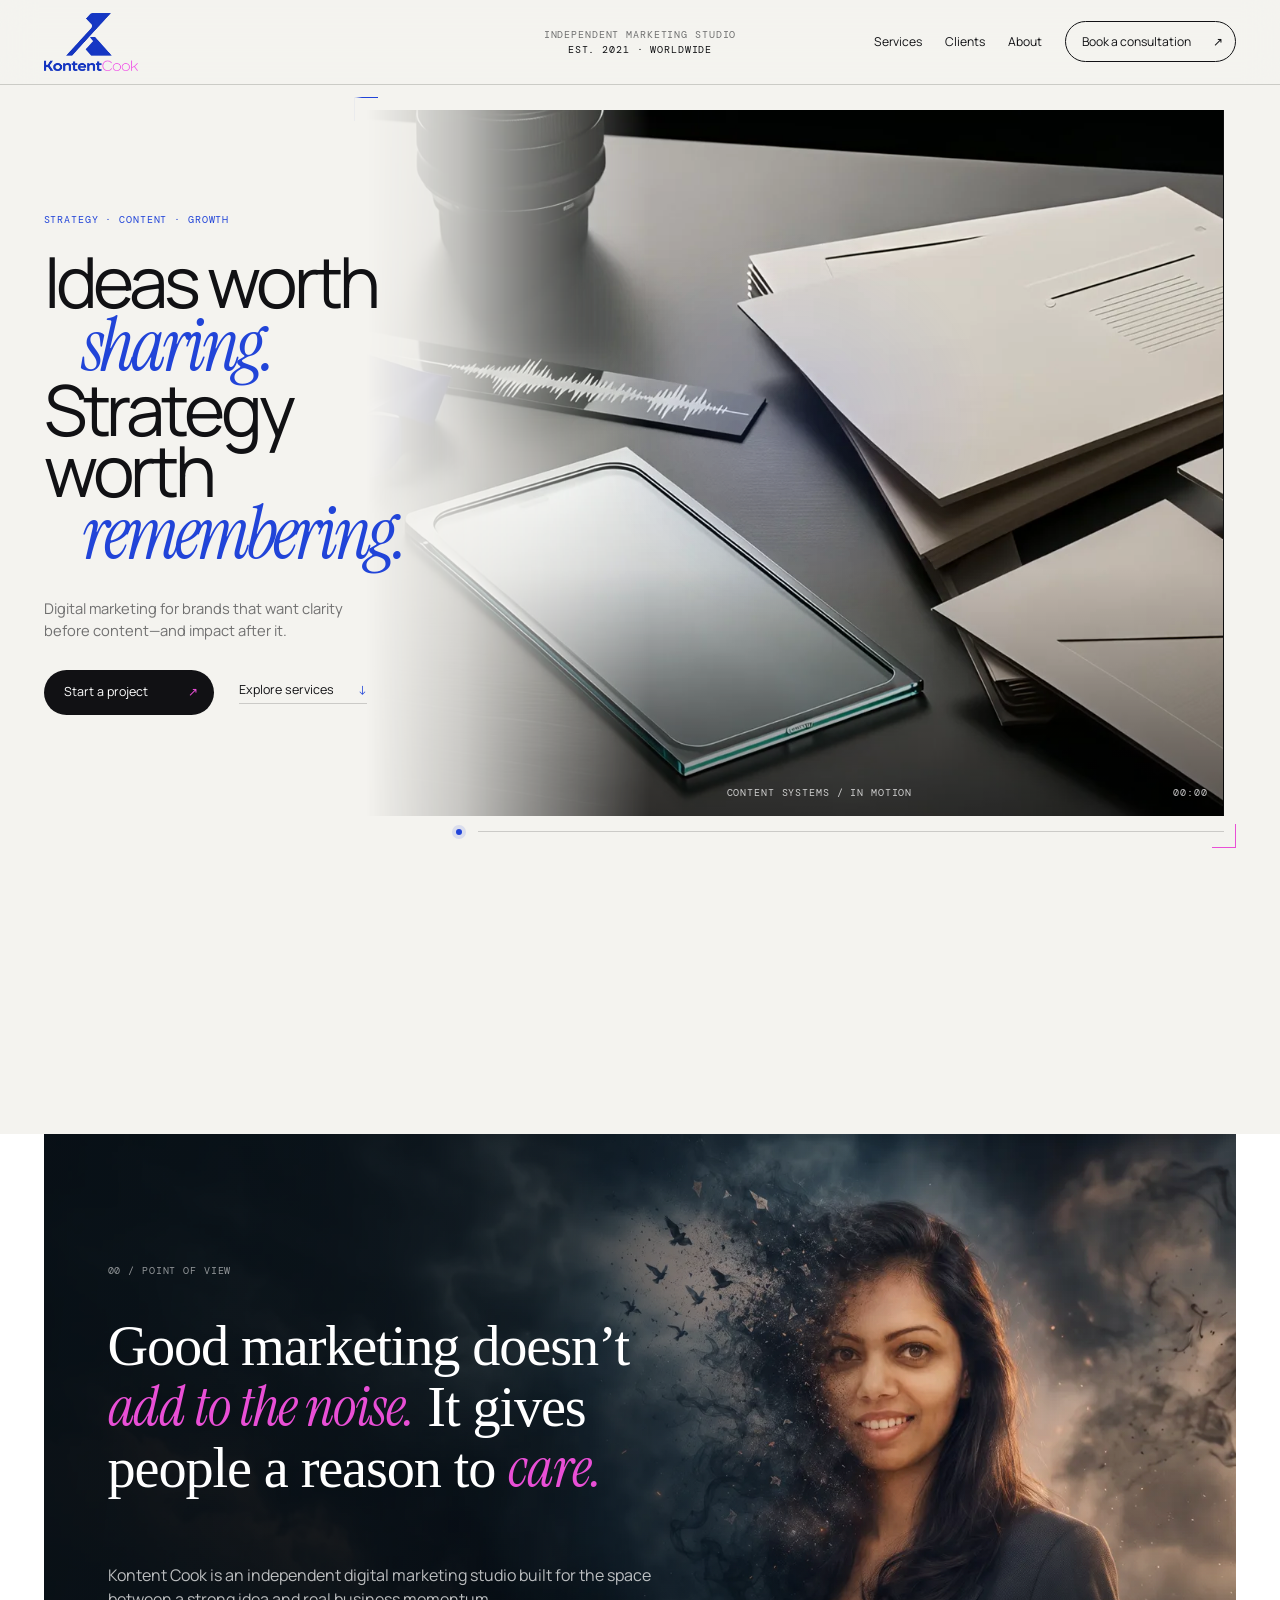
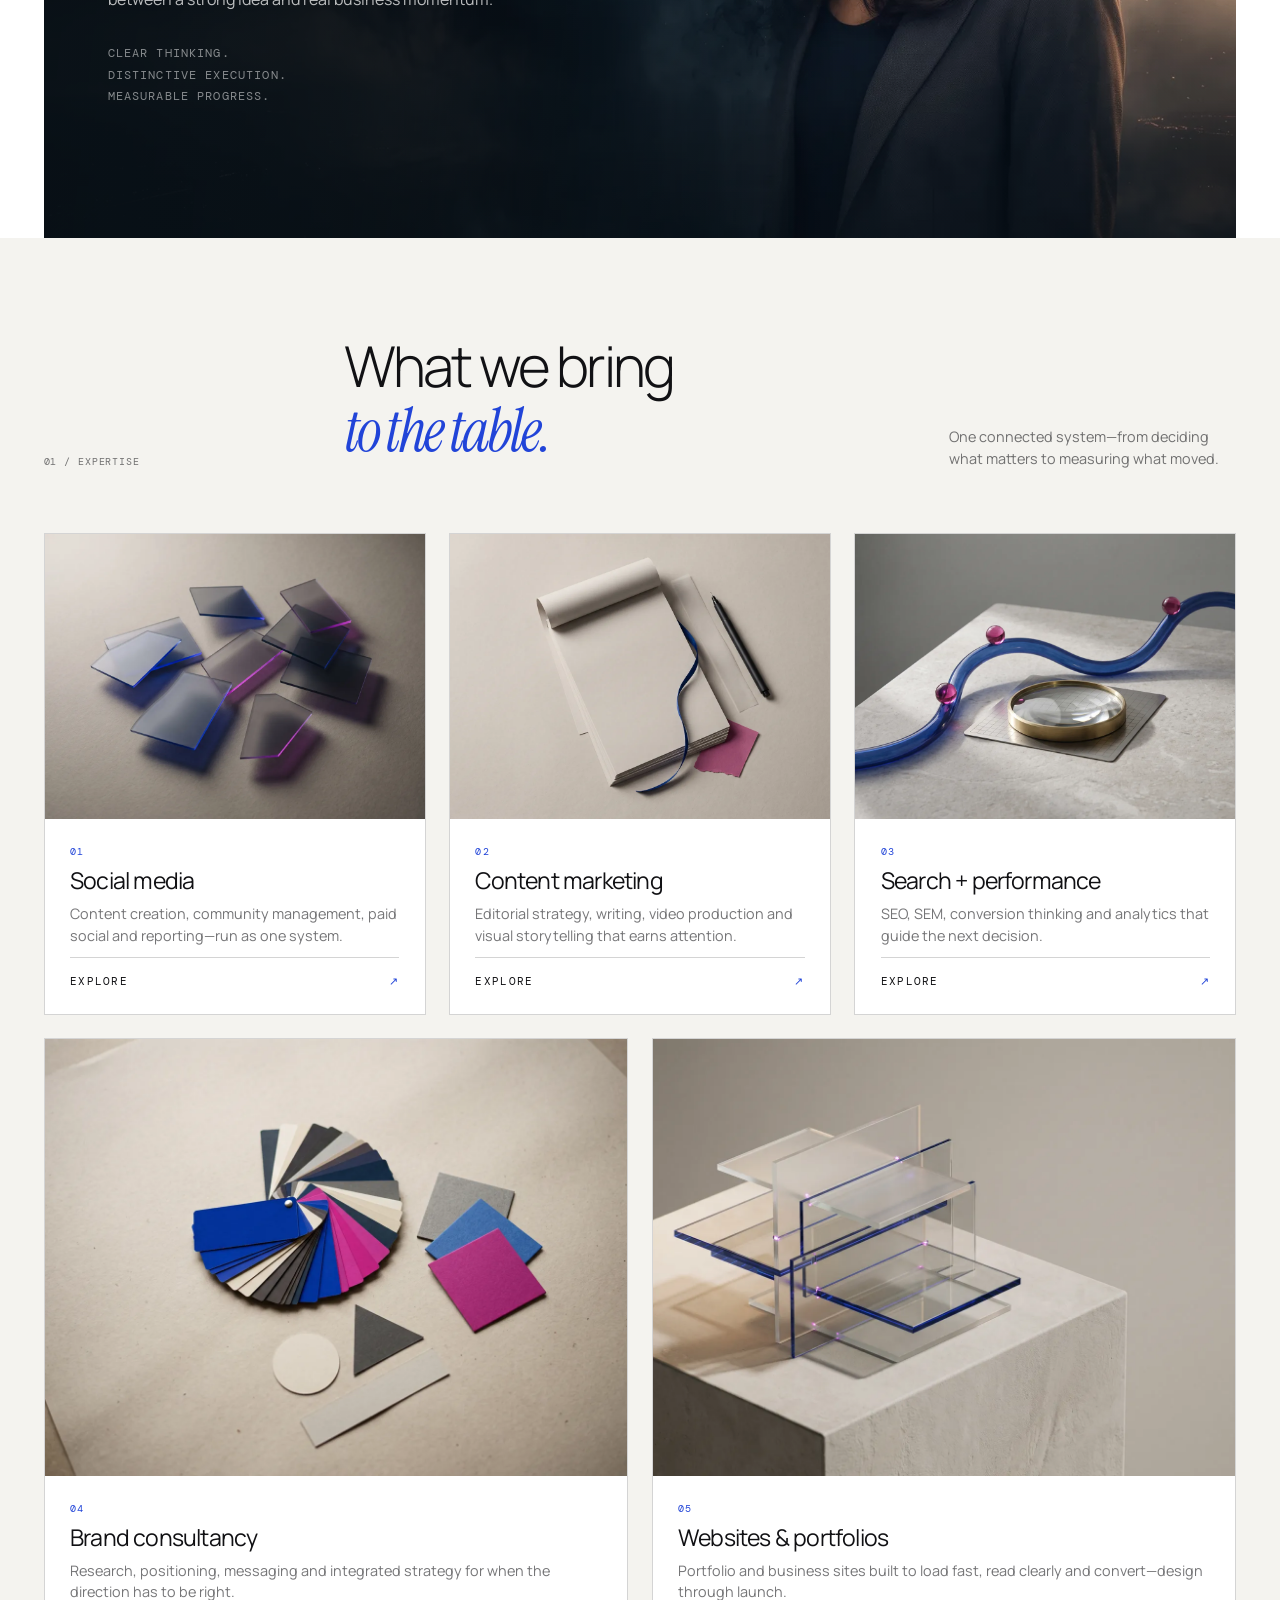
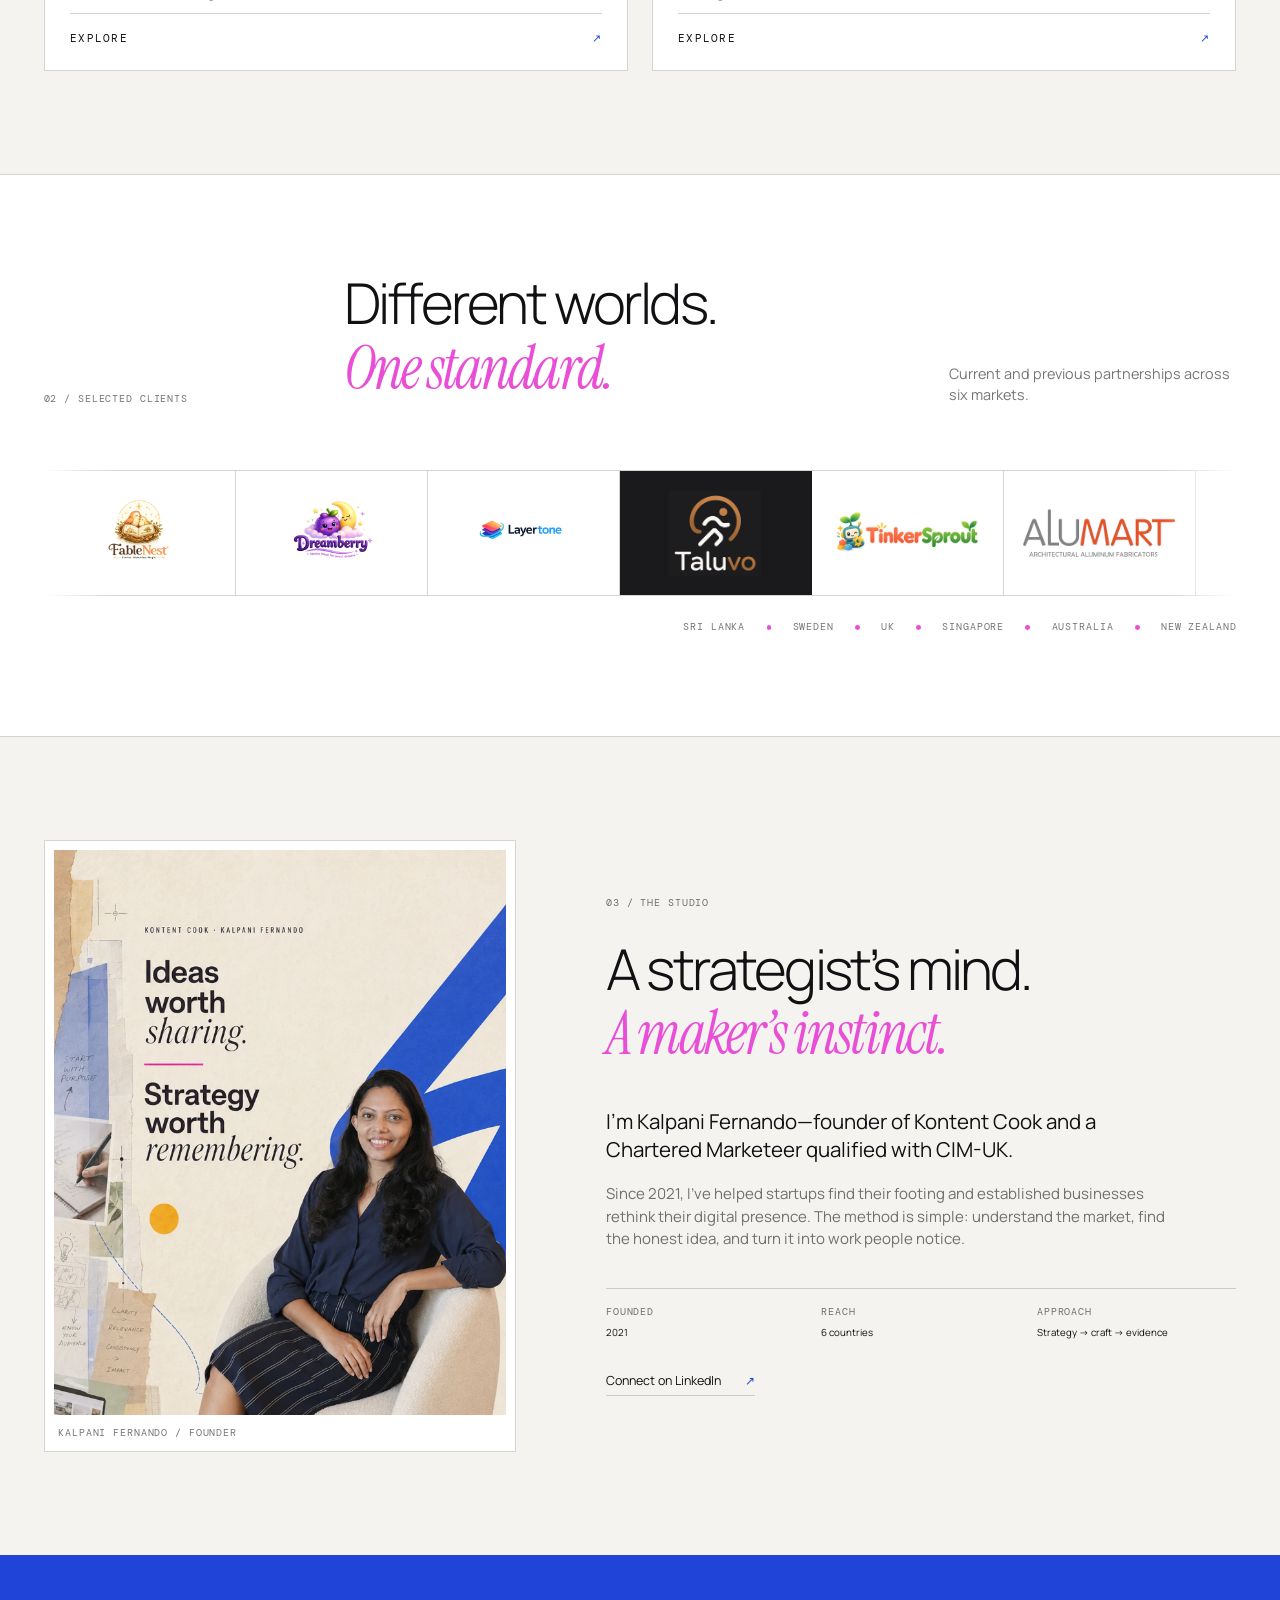
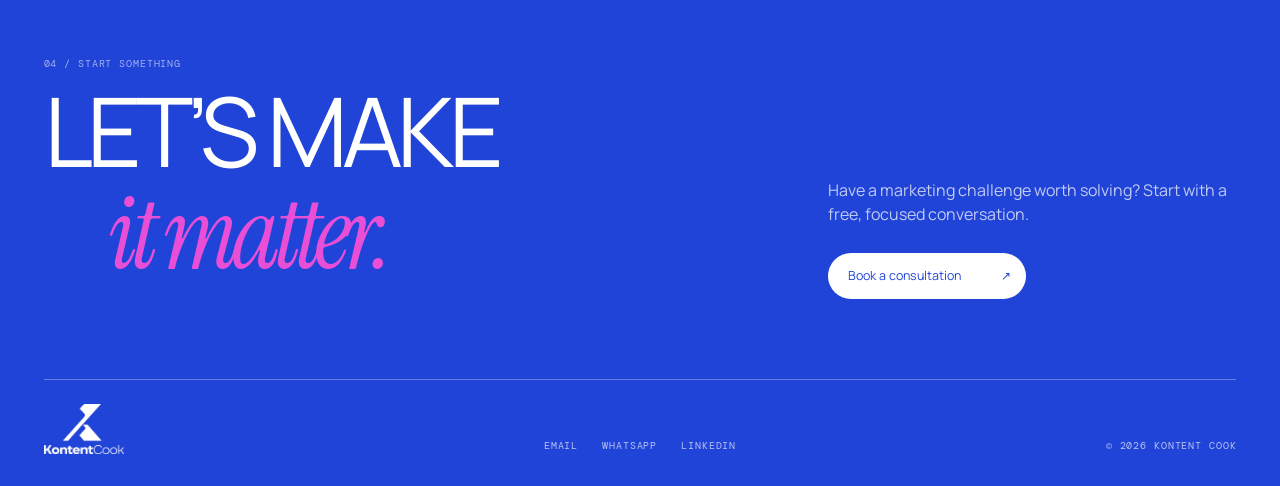
==== commit 08e05581: "Simplify the header note Six countries plus Worldwide crowded the header and left no room to add ano" ====
--- a/index.html
+++ b/index.html
@@ -29,7 +29,7 @@
   <header class="site-head" id="siteHead">
     <div class="head-inner">
       <a class="brand" href="#top" aria-label="Kontent Cook, home"><img src="img/logo.webp" alt="Kontent Cook" width="720" height="443"></a>
-      <p class="head-note">Independent marketing studio<br><span>Sri Lanka · Sweden · UK · Singapore · Australia · New Zealand · Worldwide</span></p>
+      <p class="head-note">Independent marketing studio<br><span>Est. 2021 · Worldwide</span></p>
       <nav class="desktop-nav" aria-label="Primary">
         <a href="#services">Services</a>
         <a href="#clients">Clients</a>
--- a/css/site.css
+++ b/css/site.css
@@ -32,7 +32,7 @@
 .head-inner{width:min(100% - 2 * var(--pad),82rem);margin:auto;display:grid;grid-template-columns:1fr auto 1fr;gap:clamp(1rem,2vw,2.25rem);align-items:center}
 .brand{width:5.9rem;display:flex;align-items:center}
 .brand img{width:100%;height:auto}
-.head-note{text-align:center;color:var(--muted);line-height:1.55;max-width:46rem;white-space:nowrap}
+.head-note{text-align:center;color:var(--muted);line-height:1.55}
 .head-note span{color:var(--ink)}
 .desktop-nav{justify-self:end;display:flex;align-items:center;gap:clamp(1rem,1.8vw,1.8rem);font-size:.76rem}
 .desktop-nav>a:not(.head-cta){position:relative}
@@ -157,7 +157,6 @@
 .reveal{opacity:0;transform:translateY(1.5rem);transition:opacity .75s cubic-bezier(.22,1,.36,1),transform .75s cubic-bezier(.22,1,.36,1)}
 .reveal.is-visible{opacity:1;transform:none}
 
-@media(max-width:1280px){.head-note{display:none}}
 @media(max-width:980px){
   .head-inner{grid-template-columns:1fr 1fr}.head-note,.desktop-nav{display:none}.menu-button{display:block}
   .hero{height:auto;padding:7.5rem 0 4.5rem}.hero-sticky{height:auto;position:static;grid-template-columns:1fr;gap:3rem}.hero-copy{max-width:36rem}.film{width:min(100%,46rem);margin:0;padding:.8rem}.film-window{height:auto;aspect-ratio:16/9}.film-window,.film-corner--tl{-webkit-mask-image:none;mask-image:none}.film figcaption{padding-inline:0}.film-label{left:1rem}
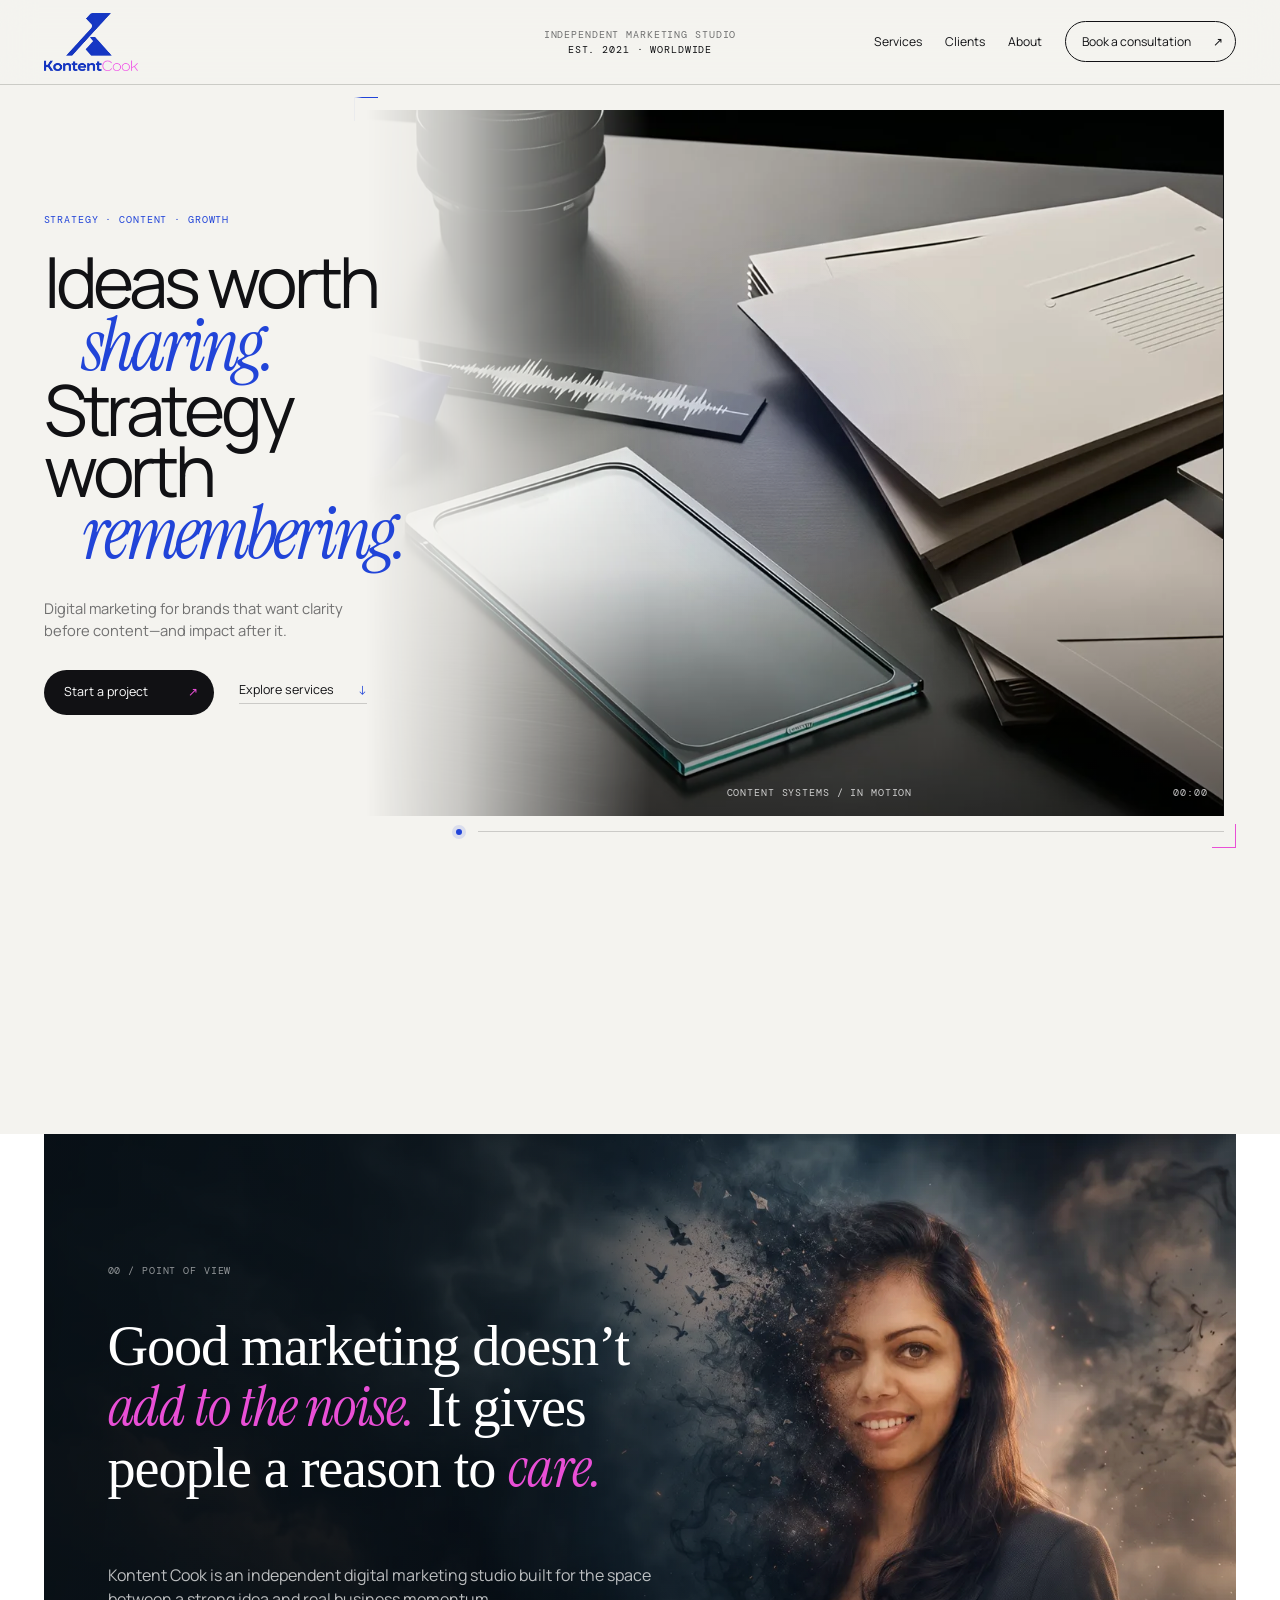
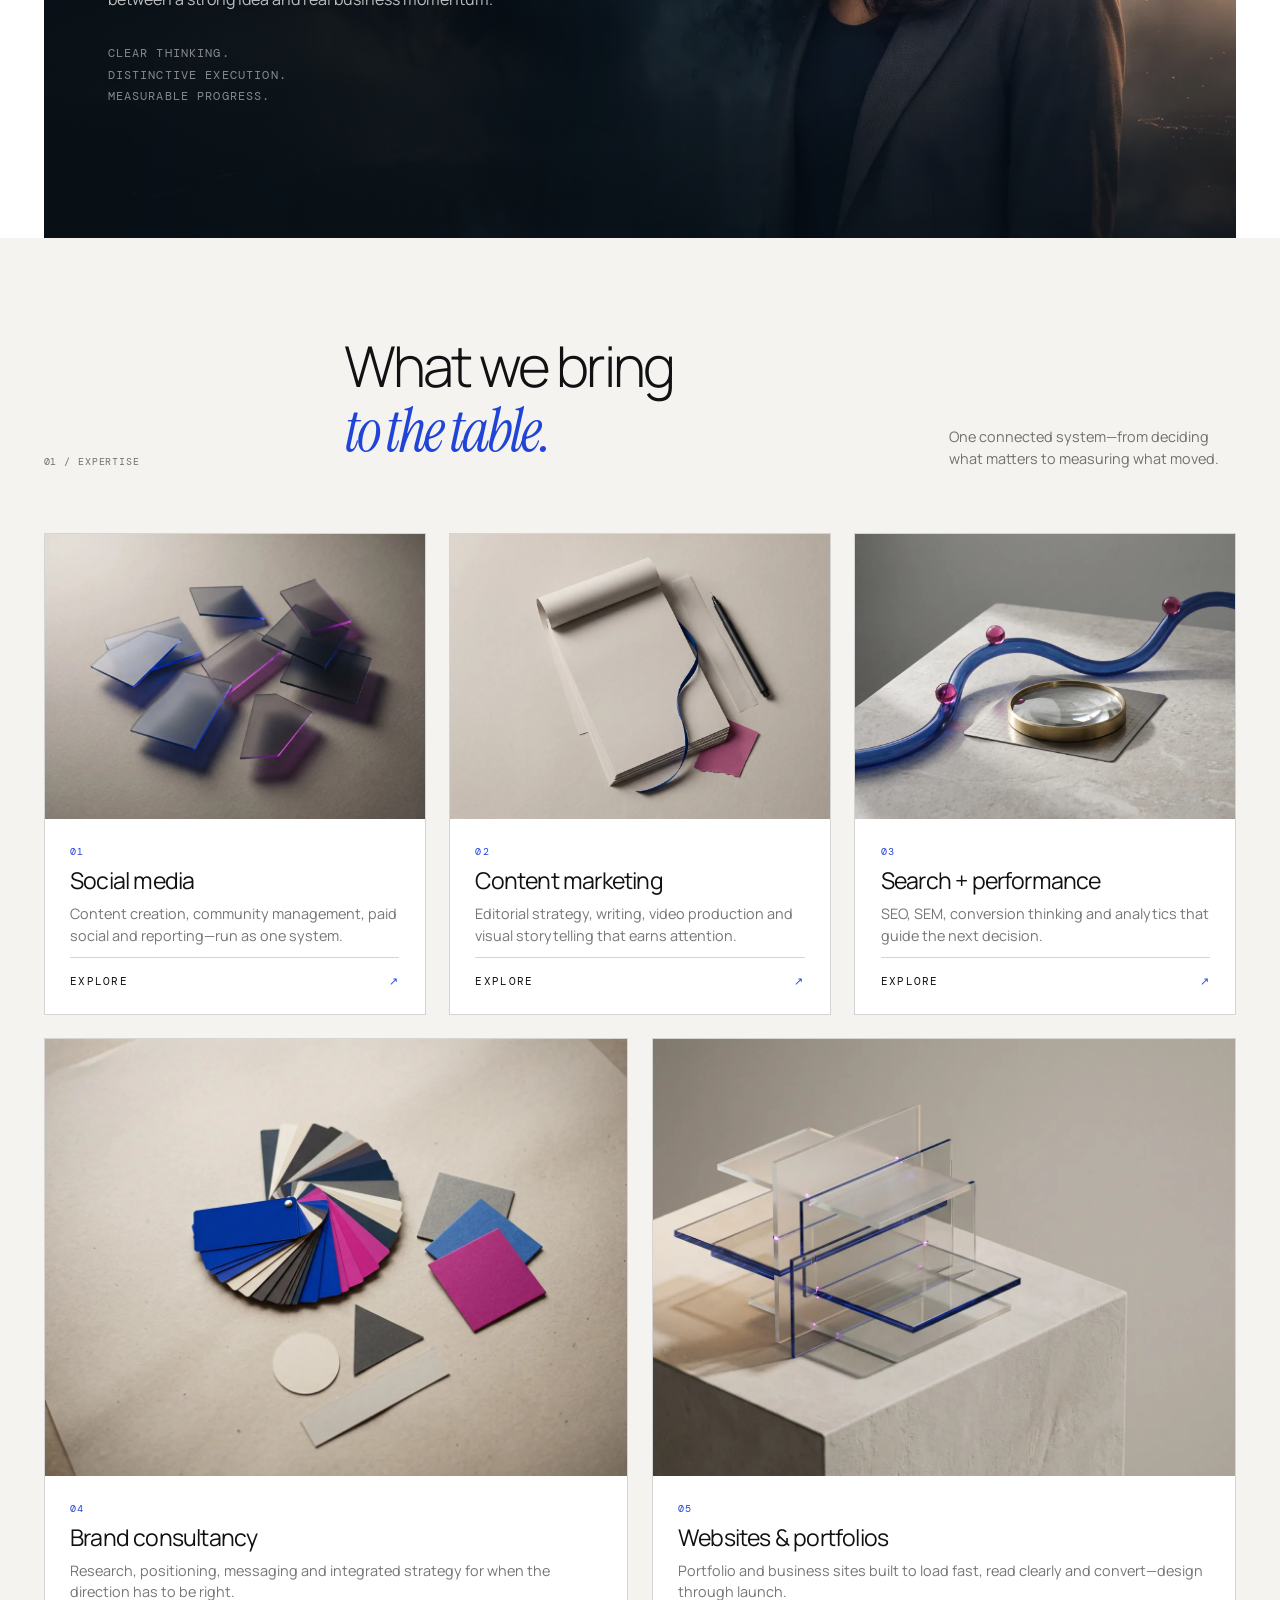
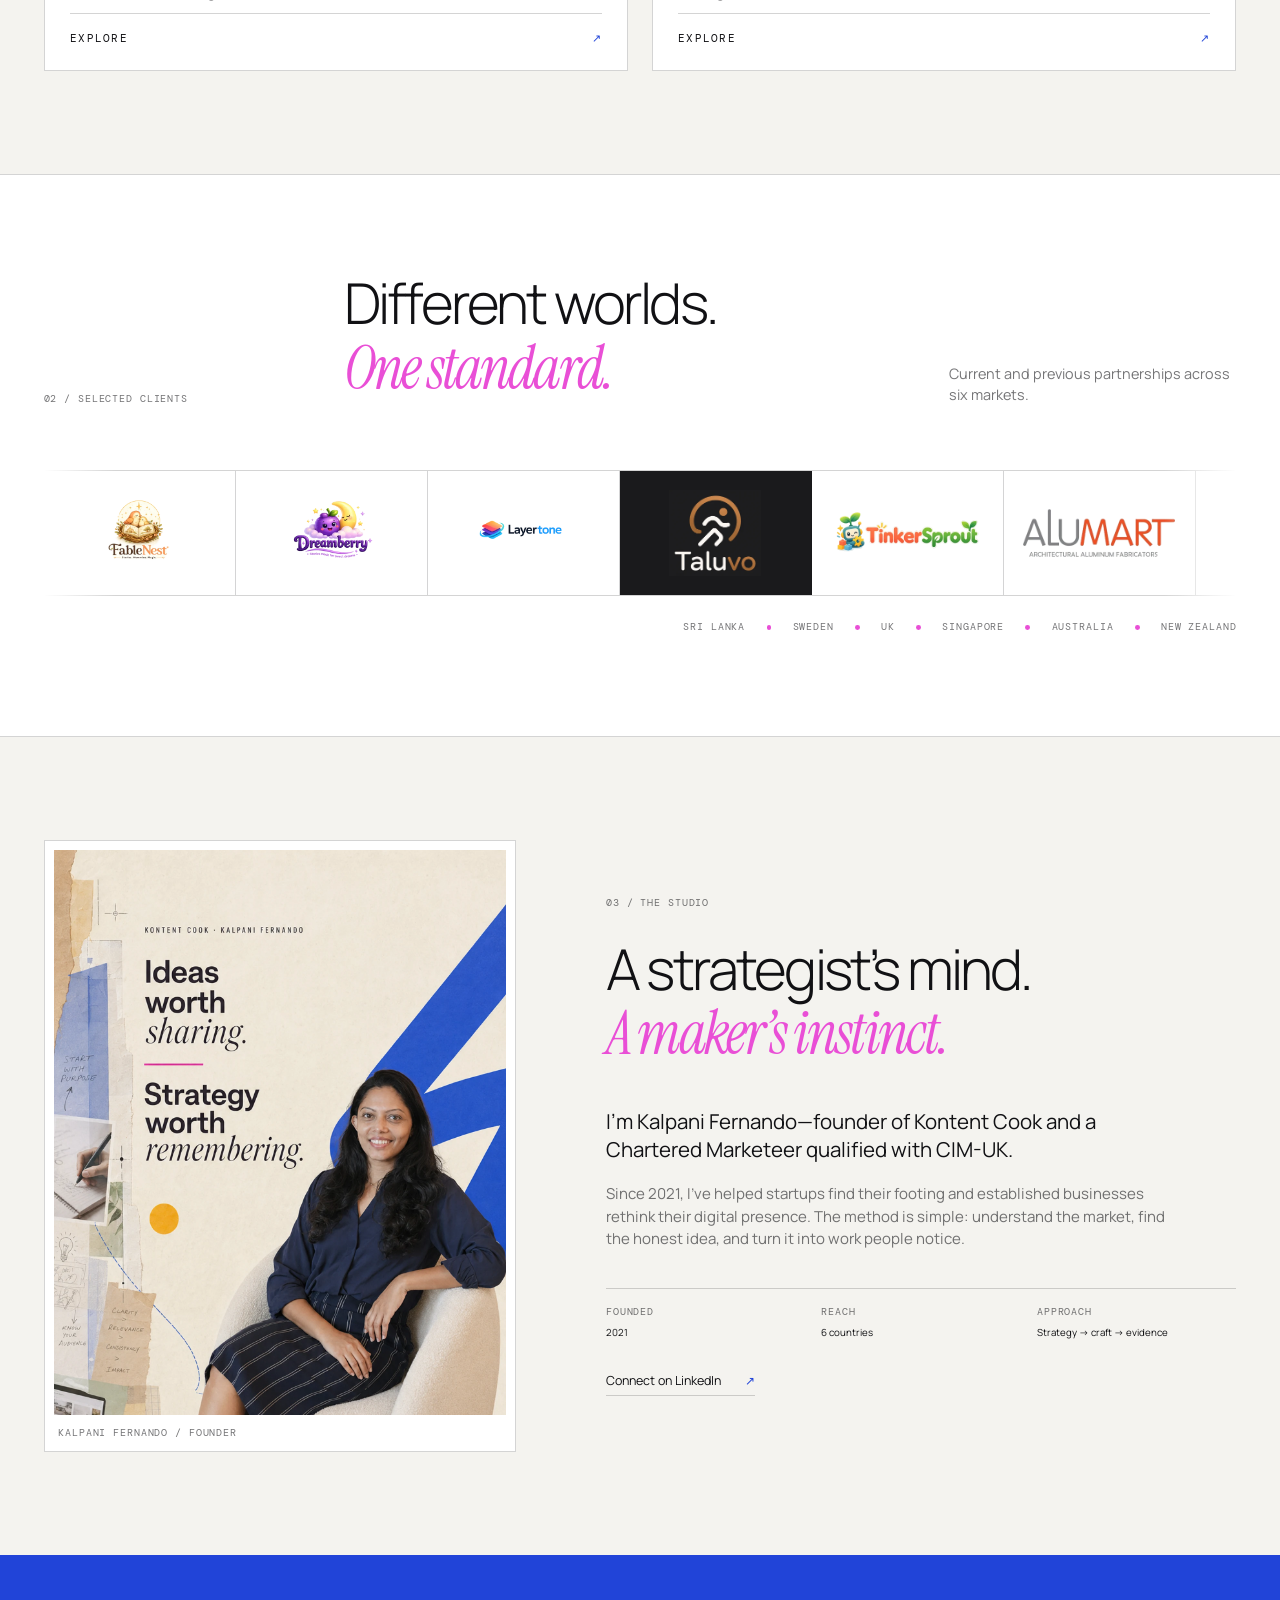
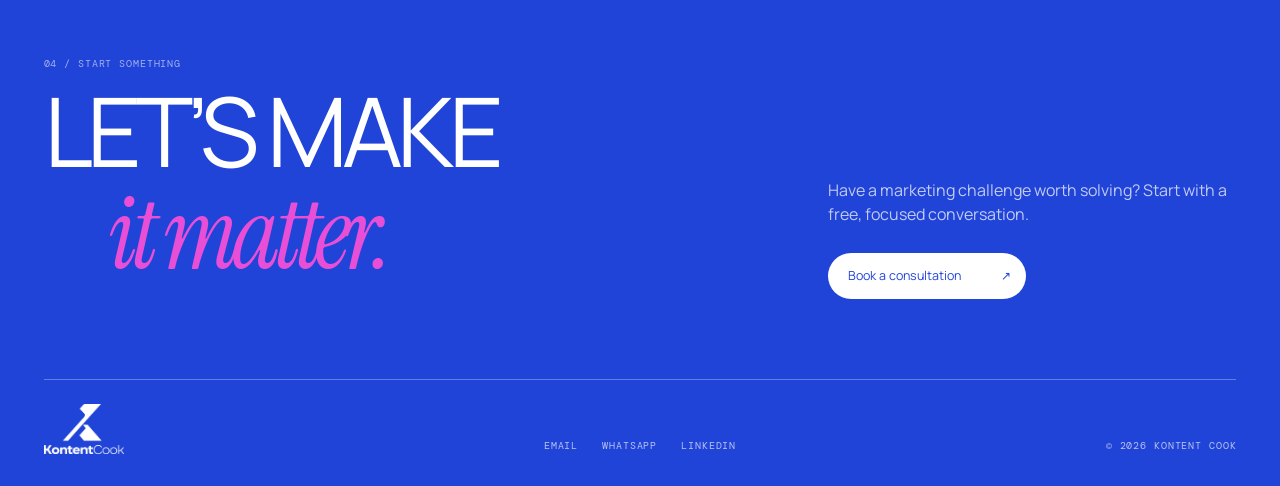
==== commit 3f1cb792: "Add view transitions, prerendering and native scroll reveals Navigation - @view-transition opts ever" ====
--- a/index.html
+++ b/index.html
@@ -22,6 +22,9 @@
   <link href="https://fonts.googleapis.com/css2?family=DM+Mono:wght@300;400&family=Instrument+Serif:ital@0;1&family=Manrope:wght@300;400;500;600&display=swap" rel="stylesheet">
   <link rel="stylesheet" href="css/site.css">
   <script type="application/ld+json">{"@context":"https://schema.org","@type":"ProfessionalService","name":"Kontent Cook","url":"https://kontentcook.com/","founder":{"@type":"Person","name":"Kalpani Fernando","jobTitle":"Chartered Marketeer","sameAs":"https://www.linkedin.com/in/kalpani-fernando"},"email":"kontentcook2021@gmail.com","areaServed":["Sri Lanka","Sweden","UK","Singapore","Australia","New Zealand"]}</script>
+  <script type="speculationrules">
+  {"prerender":[{"where":{"href_matches":"/services/*"},"eagerness":"moderate"}]}
+  </script>
 </head>
 <body>
   <a class="skip" href="#main">Skip to content</a>
@@ -107,7 +110,7 @@
         </header>
         <div class="service-grid">
           <a class="service-card reveal" href="services/social-media.html">
-            <figure><img src="img/services/social-media.webp" alt="" width="1200" height="900" loading="lazy"></figure>
+            <figure><img src="img/services/social-media.webp" data-vt="social-media" alt="" width="1200" height="900" loading="lazy"></figure>
             <div class="service-card__body">
               <span class="service-card__no">01</span>
               <h3>Social media</h3>
@@ -116,7 +119,7 @@
             </div>
           </a>
           <a class="service-card reveal" href="services/content-marketing.html">
-            <figure><img src="img/services/content-marketing.webp" alt="" width="1200" height="900" loading="lazy"></figure>
+            <figure><img src="img/services/content-marketing.webp" data-vt="content-marketing" alt="" width="1200" height="900" loading="lazy"></figure>
             <div class="service-card__body">
               <span class="service-card__no">02</span>
               <h3>Content marketing</h3>
@@ -125,7 +128,7 @@
             </div>
           </a>
           <a class="service-card reveal" href="services/search-performance.html">
-            <figure><img src="img/services/search-performance.webp" alt="" width="1200" height="900" loading="lazy"></figure>
+            <figure><img src="img/services/search-performance.webp" data-vt="search-performance" alt="" width="1200" height="900" loading="lazy"></figure>
             <div class="service-card__body">
               <span class="service-card__no">03</span>
               <h3>Search + performance</h3>
@@ -134,7 +137,7 @@
             </div>
           </a>
           <a class="service-card reveal" href="services/brand-consultancy.html">
-            <figure><img src="img/services/brand-consultancy.webp" alt="" width="1200" height="900" loading="lazy"></figure>
+            <figure><img src="img/services/brand-consultancy.webp" data-vt="brand-consultancy" alt="" width="1200" height="900" loading="lazy"></figure>
             <div class="service-card__body">
               <span class="service-card__no">04</span>
               <h3>Brand consultancy</h3>
@@ -143,7 +146,7 @@
             </div>
           </a>
           <a class="service-card reveal" href="services/websites.html">
-            <figure><img src="img/services/websites.webp" alt="" width="1200" height="900" loading="lazy"></figure>
+            <figure><img src="img/services/websites.webp" data-vt="websites" alt="" width="1200" height="900" loading="lazy"></figure>
             <div class="service-card__body">
               <span class="service-card__no">05</span>
               <h3>Websites &amp; portfolios</h3>
--- a/css/site.css
+++ b/css/site.css
@@ -242,3 +242,51 @@
   .service-grid{grid-template-columns:1fr}
   .service-card,.service-card:nth-child(4),.service-card:nth-child(5){grid-column:span 1}
 }
+
+/* ---------- cross-document view transitions ---------- */
+/* Opts every same-origin navigation into an animated transition. Browsers
+   without support just navigate normally — nothing to detect or polyfill. */
+@view-transition{navigation:auto}
+
+/* The chrome should stay put while the page underneath changes, otherwise it
+   cross-fades against itself and flickers. */
+.site-head{view-transition-name:site-head}
+
+/* Each service image is paired by name with the hero image on its own page, so
+   the card morphs into the hero instead of the pages cross-fading. Only one
+   pair can ever match per navigation, since each page carries just its own. */
+[data-vt="social-media"]{view-transition-name:vt-social-media}
+[data-vt="content-marketing"]{view-transition-name:vt-content-marketing}
+[data-vt="search-performance"]{view-transition-name:vt-search-performance}
+[data-vt="brand-consultancy"]{view-transition-name:vt-brand-consultancy}
+[data-vt="websites"]{view-transition-name:vt-websites}
+
+::view-transition-group(*){animation-duration:.42s;animation-timing-function:cubic-bezier(.22,1,.36,1)}
+::view-transition-old(root){animation:vt-out .3s cubic-bezier(.4,0,1,1) both}
+::view-transition-new(root){animation:vt-in .42s cubic-bezier(.22,1,.36,1) both}
+@keyframes vt-out{to{opacity:0}}
+@keyframes vt-in{from{opacity:0;transform:translateY(.75rem)}}
+
+@media(prefers-reduced-motion:reduce){
+  @view-transition{navigation:none}
+  ::view-transition-group(*),::view-transition-old(root),::view-transition-new(root){animation:none!important}
+}
+
+/* ---------- scroll-driven reveals (native) ---------- */
+/* Where the browser supports scroll timelines these run off the main thread and
+   the IntersectionObserver in site.js never starts. The hero film scrub stays
+   in JS regardless: animation-timeline drives CSS properties, and there is no
+   CSS way to set video.currentTime. */
+@supports (animation-timeline: view()) {
+  @media (prefers-reduced-motion: no-preference) {
+    .reveal{
+      opacity:0;transform:translateY(1.5rem);
+      animation:reveal-in linear both;
+      animation-timeline:view();
+      animation-range:entry 8% cover 30%;
+    }
+    /* Nothing left for JS to toggle. */
+    .reveal.is-visible{opacity:1;transform:none}
+  }
+}
+@keyframes reveal-in{to{opacity:1;transform:none}}
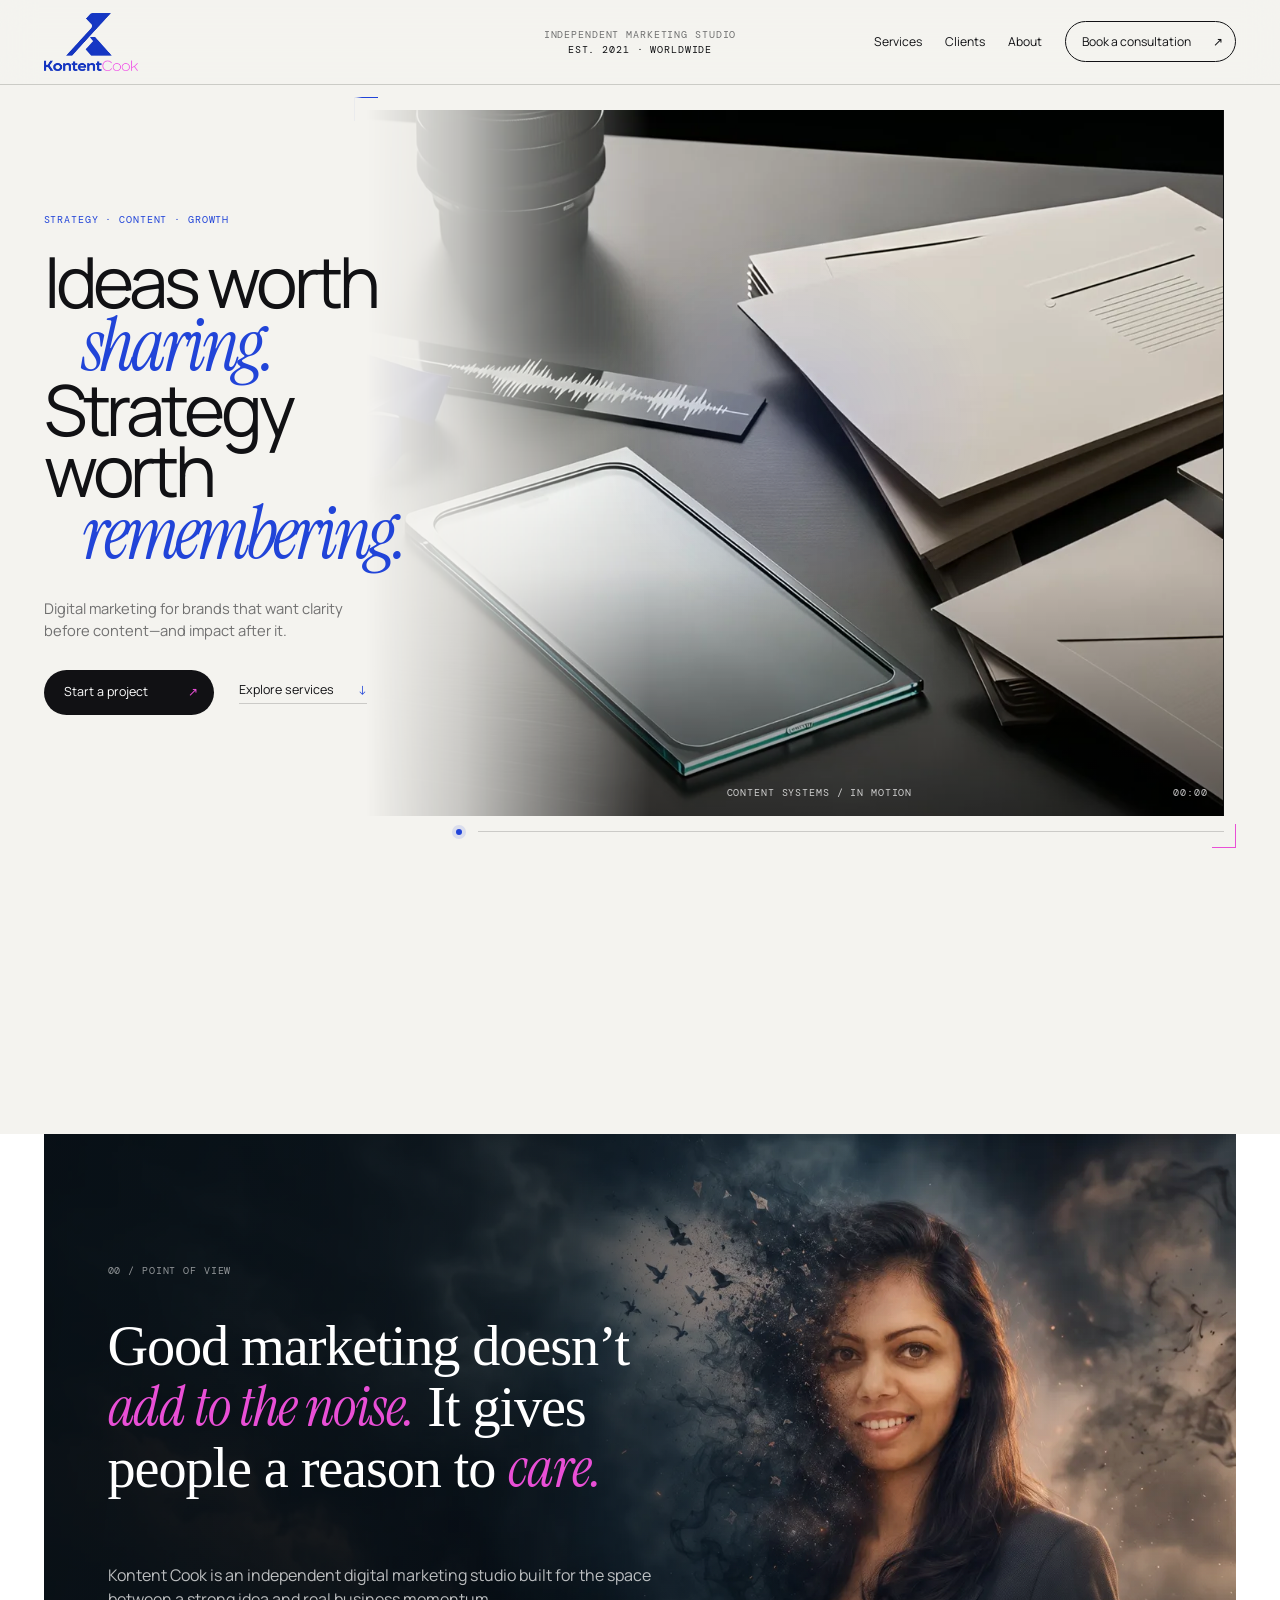
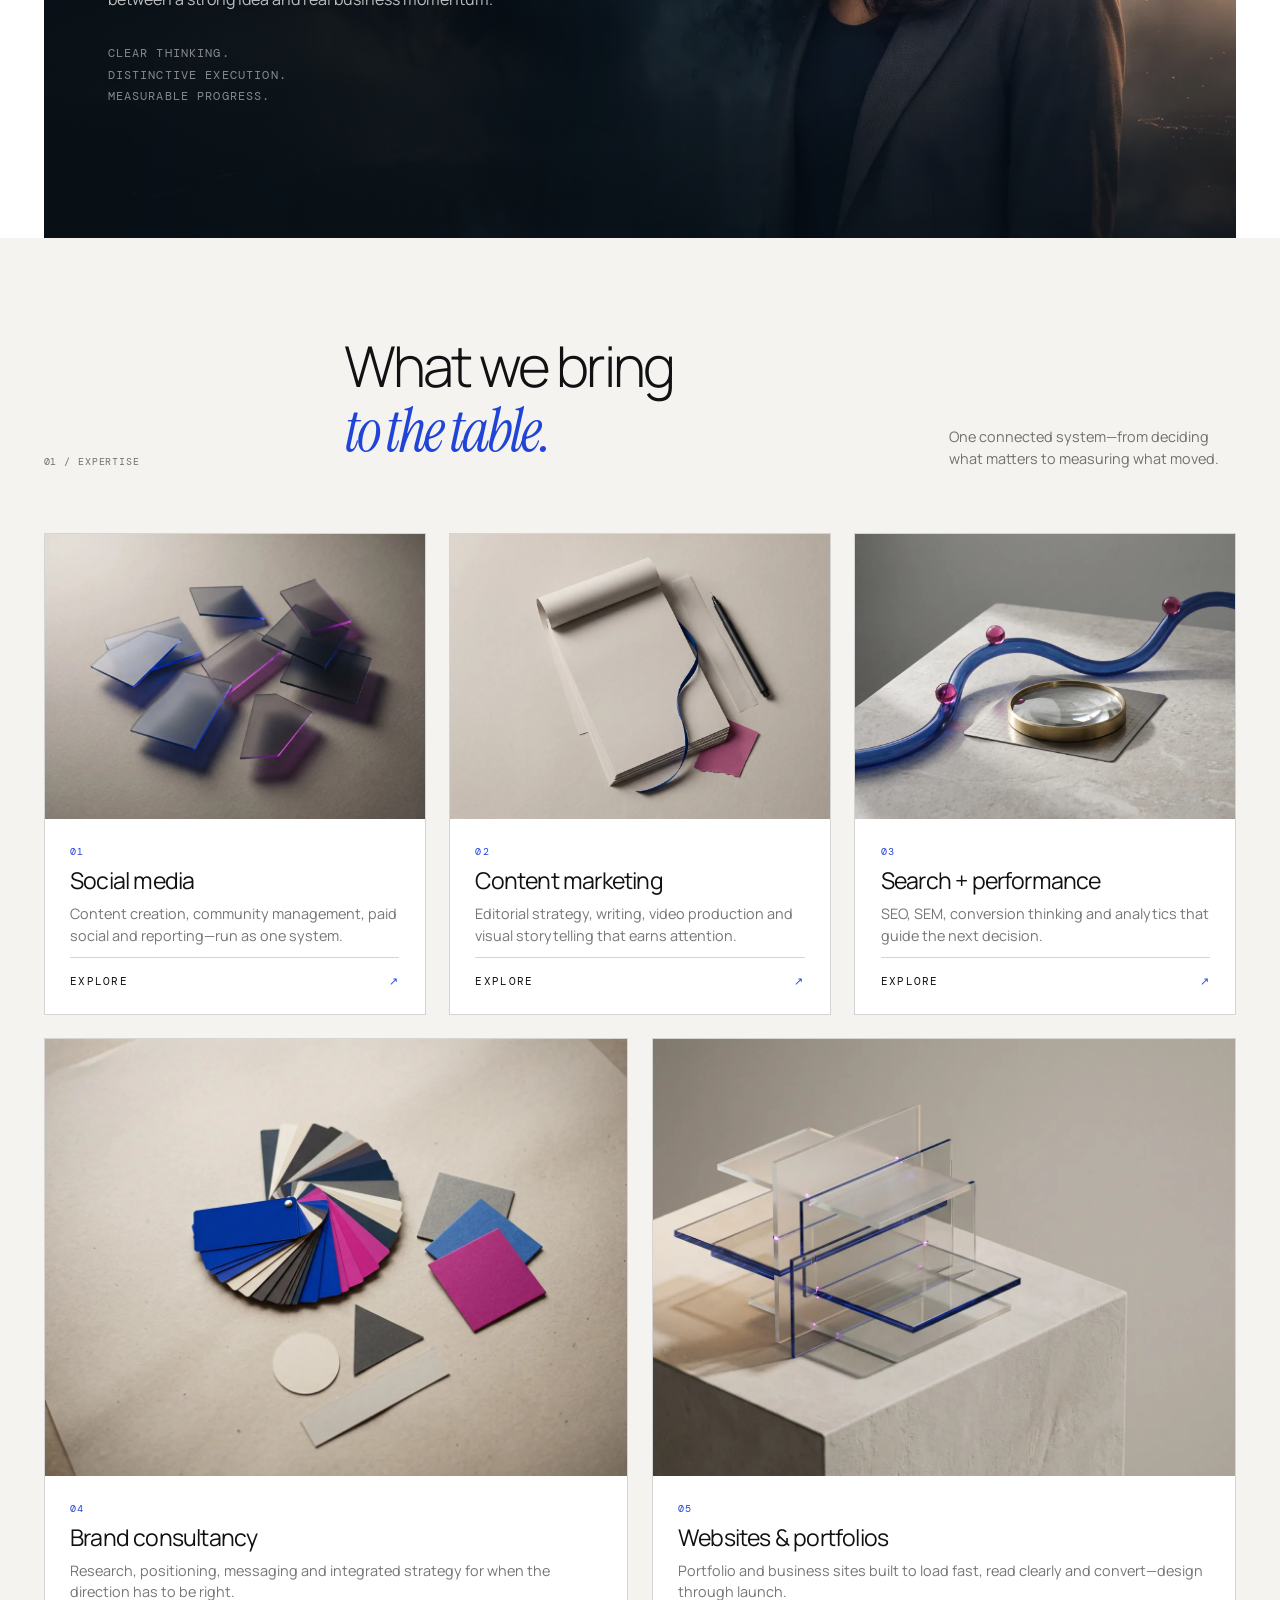
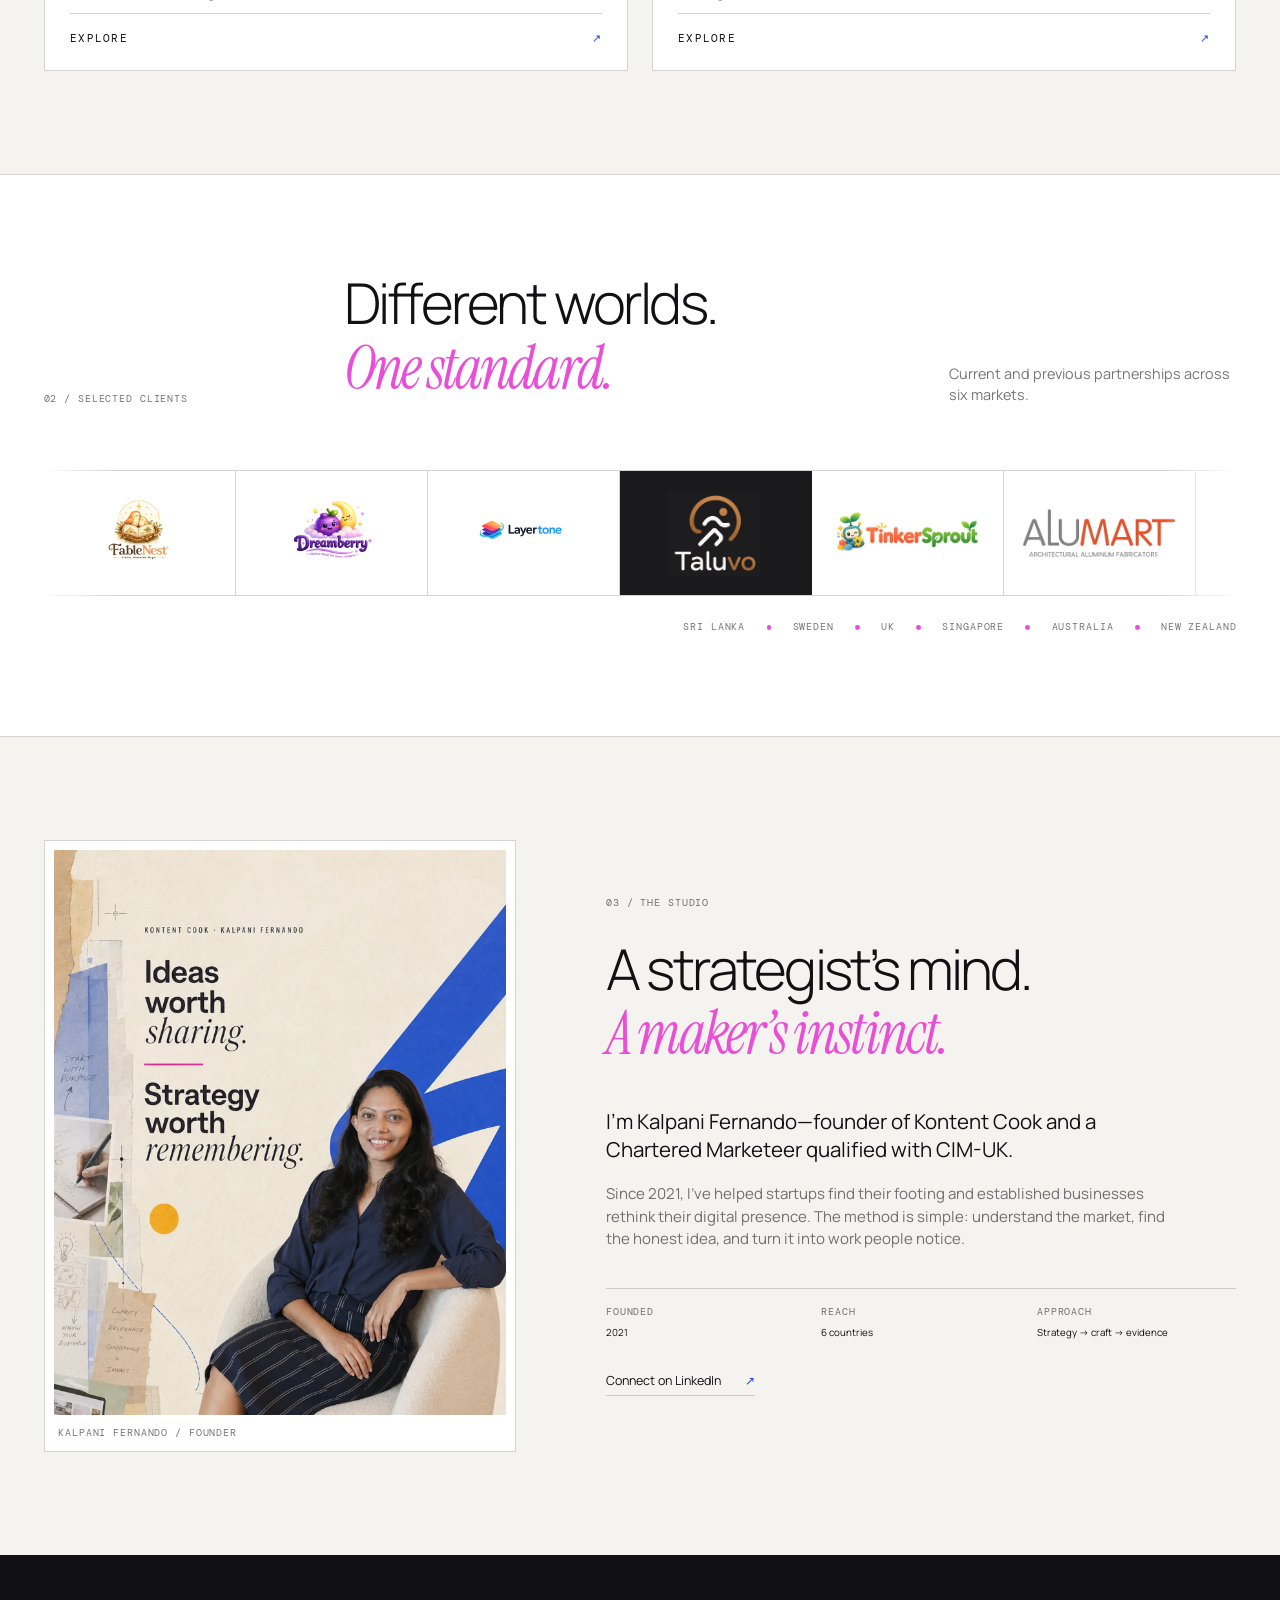
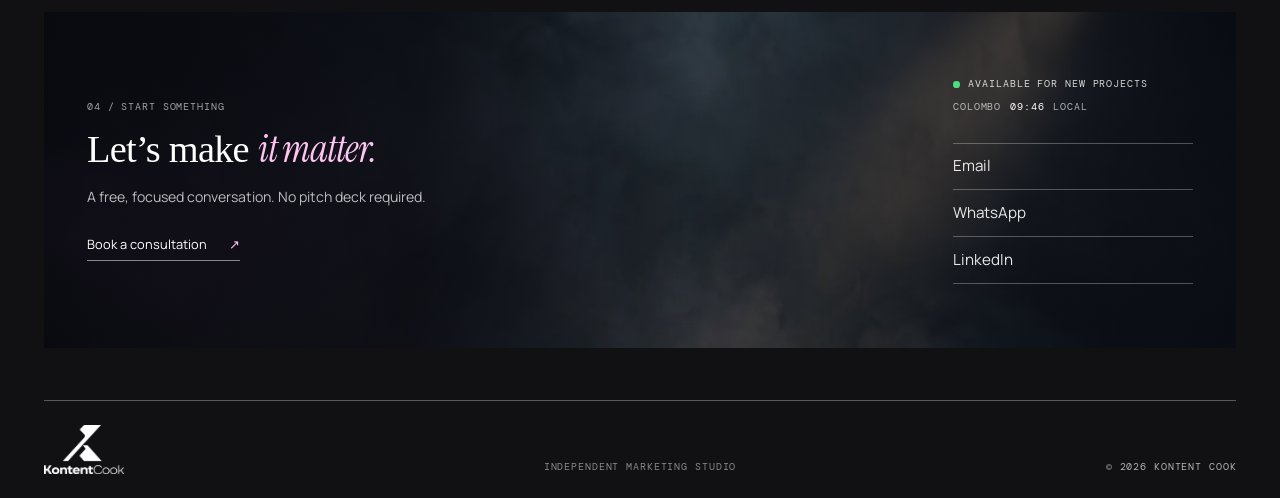
==== commit c37845d9: "Rebuild the contact section The old block was a flat brand-blue slab with a heading, a line of copy " ====
--- a/index.html
+++ b/index.html
@@ -208,11 +208,27 @@
     </section>
 
     <section class="contact" id="contact">
-      <div class="shell contact-inner">
-        <div class="contact-copy reveal"><p class="section-index">04 / Start something</p><h2>Let’s make<br><em>it matter.</em></h2></div>
-        <div class="contact-action reveal"><p>Have a marketing challenge worth solving? Start with a free, focused conversation.</p><a class="button button--light" href="https://calendar.google.com/calendar/appointments/schedules/AcZssZ0rxZoeJ9dlCDskJmH9oWi0sS8WMiGjyY5BxSsb9YEfwAAl_cdGFxWCv5egynxonmfAL-ViEdG3?gv=true" target="_blank" rel="noopener">Book a consultation <span>↗</span></a></div>
-      </div>
-      <footer class="shell footer"><img src="img/logo-light.webp" alt="Kontent Cook" width="720" height="443"><div><a href="mailto:kontentcook2021@gmail.com">Email</a><a href="https://wa.me/message/G6DDOOTK5DZOB1" target="_blank" rel="noopener">WhatsApp</a><a href="https://www.linkedin.com/in/kalpani-fernando" target="_blank" rel="noopener">LinkedIn</a></div><p>© <span id="year">2026</span> Kontent Cook</p></footer>
+      <div class="shell">
+        <div class="contact-panel reveal">
+          <div class="contact-inner">
+            <p class="section-index">04 / Start something</p>
+            <h2 class="contact-statement">Let’s make <em>it matter.</em></h2>
+            <p class="contact-note">A free, focused conversation. No pitch deck required.</p>
+            <a class="contact-link" href="https://calendar.google.com/calendar/appointments/schedules/AcZssZ0rxZoeJ9dlCDskJmH9oWi0sS8WMiGjyY5BxSsb9YEfwAAl_cdGFxWCv5egynxonmfAL-ViEdG3?gv=true" target="_blank" rel="noopener">Book a consultation <span aria-hidden="true">↗</span></a>
+          </div>
+
+          <div class="contact-aside">
+            <p class="contact-avail"><i class="contact-live" aria-hidden="true"></i> Available for new projects</p>
+            <p class="contact-clock">Colombo <b id="localTime">—</b> local</p>
+            <ul class="contact-channels">
+              <li><a href="mailto:kontentcook2021@gmail.com">Email</a></li>
+              <li><a href="https://wa.me/message/G6DDOOTK5DZOB1" target="_blank" rel="noopener">WhatsApp</a></li>
+              <li><a href="https://www.linkedin.com/in/kalpani-fernando" target="_blank" rel="noopener">LinkedIn</a></li>
+            </ul>
+          </div>
+        </div>
+      </div>
+      <footer class="shell footer"><img src="img/logo-light.webp" alt="Kontent Cook" width="720" height="443"><p class="footer-tag">Independent marketing studio</p><p>© <span id="year">2026</span> Kontent Cook</p></footer>
     </section>
   </main>
   <script src="js/site.js" defer></script>
--- a/css/site.css
+++ b/css/site.css
@@ -97,7 +97,7 @@
 .intro-statement em{font-style:italic;color:var(--pink)}
 .intro-notes{display:grid;gap:clamp(1.25rem,2.5vw,2rem);margin-top:clamp(2.5rem,5vw,4rem);max-width:34rem;color:rgba(255,255,255,.72)}
 .intro-notes p:last-child{font:.72rem/1.9 var(--mono);text-transform:uppercase;letter-spacing:.1em;color:rgba(255,255,255,.5)}
-.section-head h2 em,.about h2 em,.contact h2 em{font:italic 1.05em var(--serif);color:var(--blue)}
+.section-head h2 em,.about h2 em{font:italic 1.05em var(--serif);color:var(--blue)}
 
 .services{background:var(--paper)}
 .section-head{display:grid;grid-template-columns:.45fr 1fr .52fr;gap:clamp(2rem,4vw,5rem);align-items:end;margin-bottom:4rem}
@@ -139,17 +139,40 @@
 .facts dd{font-family:var(--sans);text-transform:none;letter-spacing:0}
 .about .text-link{margin-top:2rem}
 
-.contact{background:var(--blue);color:#fff;padding:clamp(5rem,8vw,8rem) 0 2rem}
-.contact-inner{display:grid;grid-template-columns:1.25fr .75fr;gap:clamp(3rem,8vw,9rem);align-items:end}
-.contact .section-index{color:rgba(255,255,255,.58);margin-bottom:1.5rem}
-.contact h2{font-size:clamp(4rem,7.5vw,7.5rem);font-weight:400;line-height:.76;letter-spacing:-.06em;text-transform:uppercase}
-.contact h2 em{display:block;text-transform:none;color:var(--pink);padding-left:clamp(1rem,5vw,5rem)}
-.contact-action p{max-width:25rem;color:rgba(255,255,255,.72);margin-bottom:1.7rem}
+/* Bookends the intro panel: same shell-width plate, same restraint. Contact
+   details live inside the panel's right column so the plate stays short and
+   the width is actually used. */
+.contact{background:var(--ink);color:#fff;padding:clamp(2.5rem,4.5vw,4rem) 0 1.5rem}
+.contact-panel{position:relative;isolation:isolate;overflow:hidden;display:grid;grid-template-columns:minmax(0,1.1fr) minmax(0,.9fr);gap:clamp(2rem,4.5vw,4.5rem);align-items:center;min-height:min(40svh,21rem);padding:clamp(1.75rem,3.4vw,3rem);background:#0b0d12 url("../img/contact-plate.webp") 62% 22%/cover no-repeat}
+/* Dark at both edges where type sits, open through the middle so the plate
+   still reads. Text on the right would otherwise land on the light shaft. */
+.contact-panel::before{content:"";position:absolute;inset:0;z-index:-1;background:linear-gradient(96deg,rgba(8,10,16,.94) 0%,rgba(8,10,16,.78) 32%,rgba(8,10,16,.2) 54%,rgba(8,10,16,.68) 76%,rgba(8,10,16,.9) 100%)}
+.contact-inner{max-width:30rem}
+.contact .section-index{color:rgba(255,255,255,.62)}
+.contact-statement{margin-top:.9rem;font:400 clamp(1.75rem,3vw,2.9rem)/1.12 var(--serif);letter-spacing:-.02em}
+.contact-statement em{font-style:italic;color:#ffc4f2}
+.contact-note{margin-top:.9rem;max-width:24rem;color:rgba(255,255,255,.72);font-size:clamp(.88rem,1vw,.98rem)}
+.contact-link{display:inline-flex;align-items:center;gap:1.4rem;margin-top:clamp(1.25rem,2.2vw,1.9rem);padding-bottom:.45rem;border-bottom:1px solid rgba(255,255,255,.5);font:.8rem var(--sans);transition:gap .3s,border-color .3s}
+.contact-link span{color:#ffc4f2;transition:transform .3s}
+.contact-link:hover{gap:1.9rem;border-color:#fff}
+.contact-link:hover span{transform:translate(.2rem,-.2rem)}
+
+.contact-aside{justify-self:end;width:min(100%,15rem)}
+.contact-avail,.contact-clock{display:flex;align-items:center;gap:.55rem;font:400 clamp(.62rem,.66vw,.72rem)/1.5 var(--mono);letter-spacing:.09em;text-transform:uppercase;color:rgba(255,255,255,.82)}
+.contact-clock{margin-top:.5rem;color:rgba(255,255,255,.66)}
+.contact-clock b{color:#fff;font-weight:400;font-variant-numeric:tabular-nums}
+.contact-live{flex:0 0 auto;width:.42rem;height:.42rem;border-radius:50%;background:#4ade80;box-shadow:0 0 0 0 rgba(74,222,128,.75);animation:live-pulse 2.6s ease-out infinite}
+@keyframes live-pulse{70%{box-shadow:0 0 0 .5rem rgba(74,222,128,0)}100%{box-shadow:0 0 0 0 rgba(74,222,128,0)}}
+.contact-channels{margin-top:clamp(1.25rem,2.2vw,1.75rem);border-top:1px solid rgba(255,255,255,.28)}
+.contact-channels a{display:flex;align-items:center;justify-content:space-between;padding:.72rem 0;border-bottom:1px solid rgba(255,255,255,.28);font-size:.95rem;color:rgba(255,255,255,.9);transition:color .25s,padding-inline-start .25s}
+.contact-channels a::after{content:"↗";color:#ffc4f2;opacity:0;transform:translate(-.3rem,.3rem);transition:opacity .25s,transform .25s}
+.contact-channels a:hover{color:#fff;padding-inline-start:.35rem}
+.contact-channels a:hover::after{opacity:1;transform:none}
 .button--light{background:#fff;color:var(--blue)}
-.footer{margin-top:5rem;padding-top:1.5rem;border-top:1px solid rgba(255,255,255,.3);display:grid;grid-template-columns:1fr auto 1fr;align-items:end;color:rgba(255,255,255,.68)}
+.footer{margin-top:clamp(2rem,4vw,3.25rem);padding-top:1.5rem;border-top:1px solid rgba(255,255,255,.3);display:grid;grid-template-columns:1fr auto 1fr;align-items:end;color:rgba(255,255,255,.68)}
 .footer img{width:5rem;height:auto}
-.footer>div{display:flex;gap:1.5rem}
-.footer>p{text-align:right}
+.footer-tag{justify-self:center;color:rgba(255,255,255,.5)}
+.footer>p:last-child{text-align:right}
 
 .enter{opacity:0;transform:translateY(1.5rem);animation:enter .8s cubic-bezier(.22,1,.36,1) forwards}
 .hero h1{animation-delay:.08s}.hero-lede{animation-delay:.16s}.hero-actions{animation-delay:.24s}.film{animation-delay:.14s}
@@ -174,7 +197,7 @@
   .service-list li{grid-template-columns:2.2rem 1fr;gap:1rem;padding:1.4rem 0}.service-list p{grid-column:2}
   .logo-track li{width:9.5rem;aspect-ratio:1.35;padding:.85rem}.markets{text-align:left;line-height:2}
   .about-grid{grid-template-columns:1fr}.about-photo{max-width:28rem}.facts{grid-template-columns:1fr}
-  .contact-inner{grid-template-columns:1fr}.contact h2{font-size:clamp(4rem,18vw,6rem)}.contact h2 em{padding-left:0}.footer{grid-template-columns:1fr auto;gap:1.5rem}.footer>div{grid-column:1/3;grid-row:1}.footer>p{font-size:.55rem}
+  .contact-panel{grid-template-columns:1fr;gap:1.75rem;min-height:0}.contact-panel::before{background:linear-gradient(180deg,rgba(8,10,16,.7),rgba(8,10,16,.93))}.contact-inner,.contact-aside{max-width:none;width:100%;justify-self:stretch}.footer{grid-template-columns:1fr auto;gap:1.5rem}.footer>div{grid-column:1/3;grid-row:1}.footer>p{font-size:.55rem}
 }
 @media(prefers-reduced-motion:reduce){
   .logo-track{animation:none}
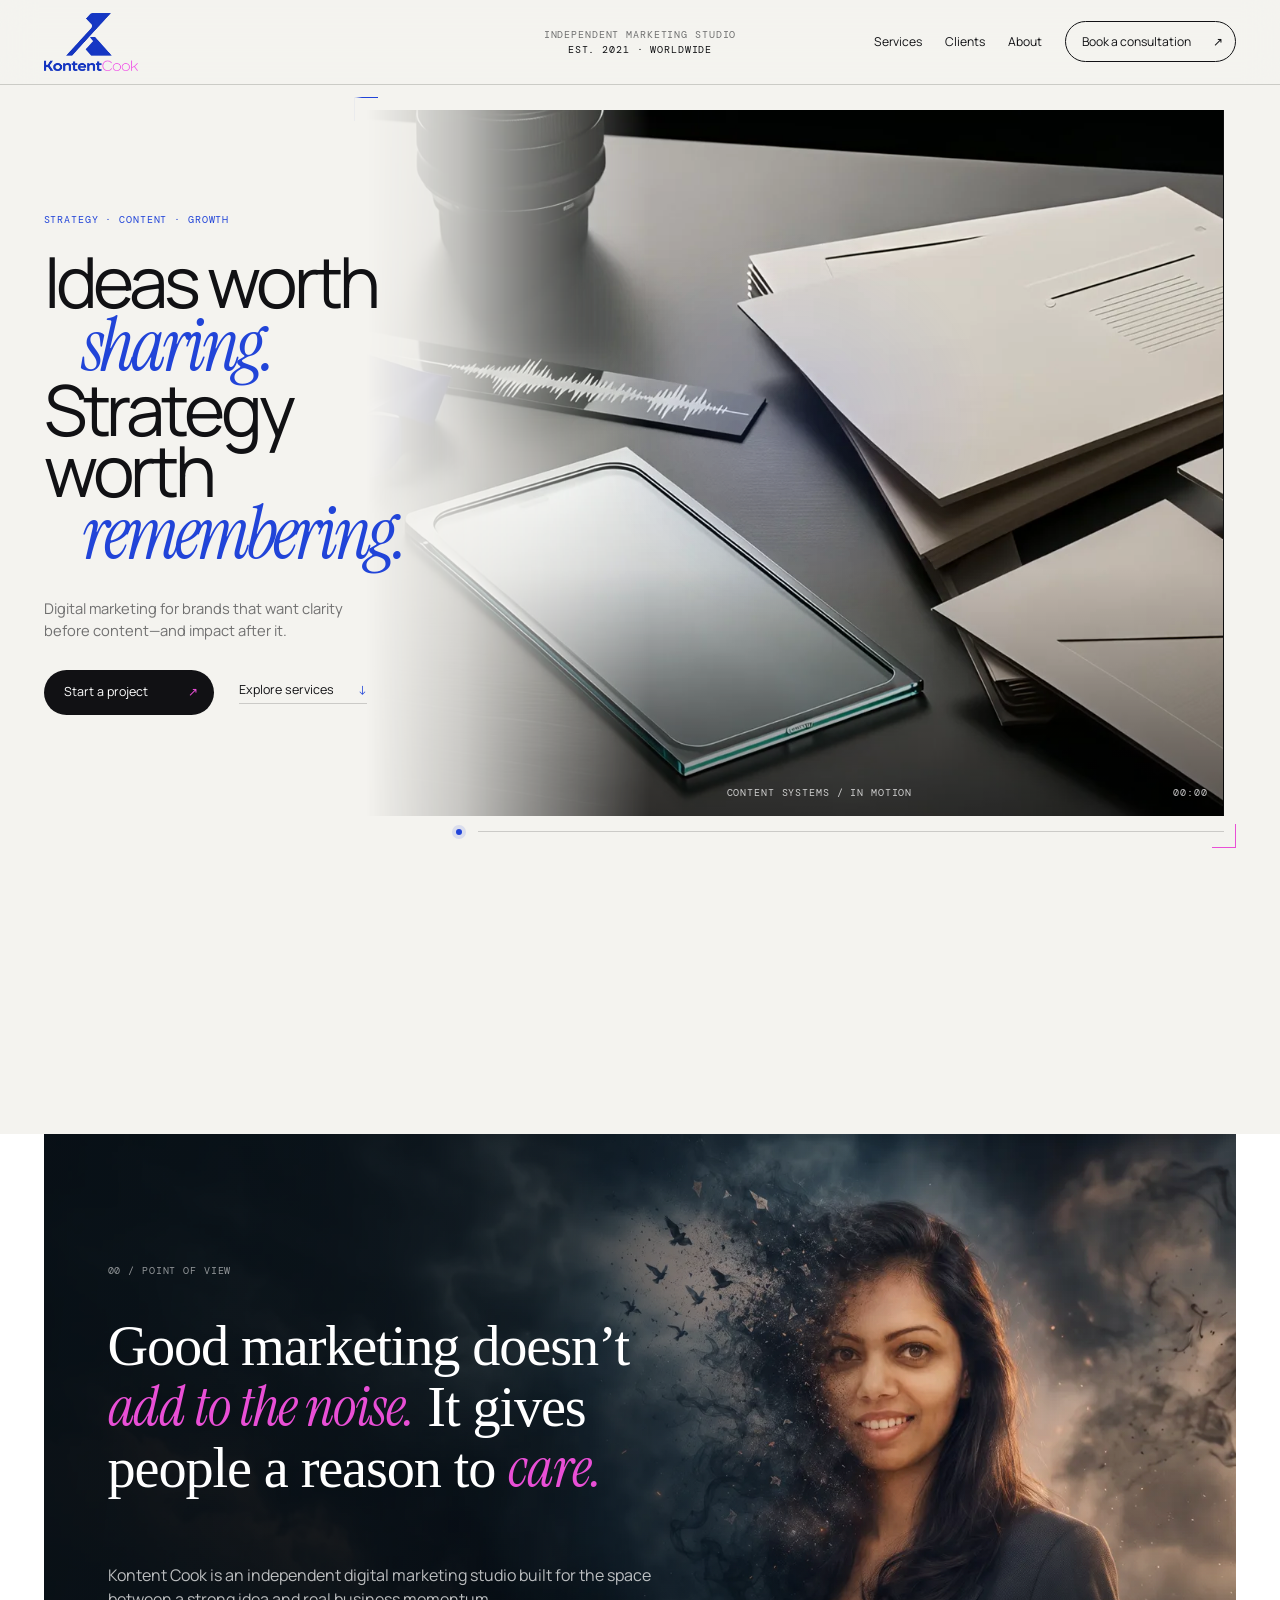
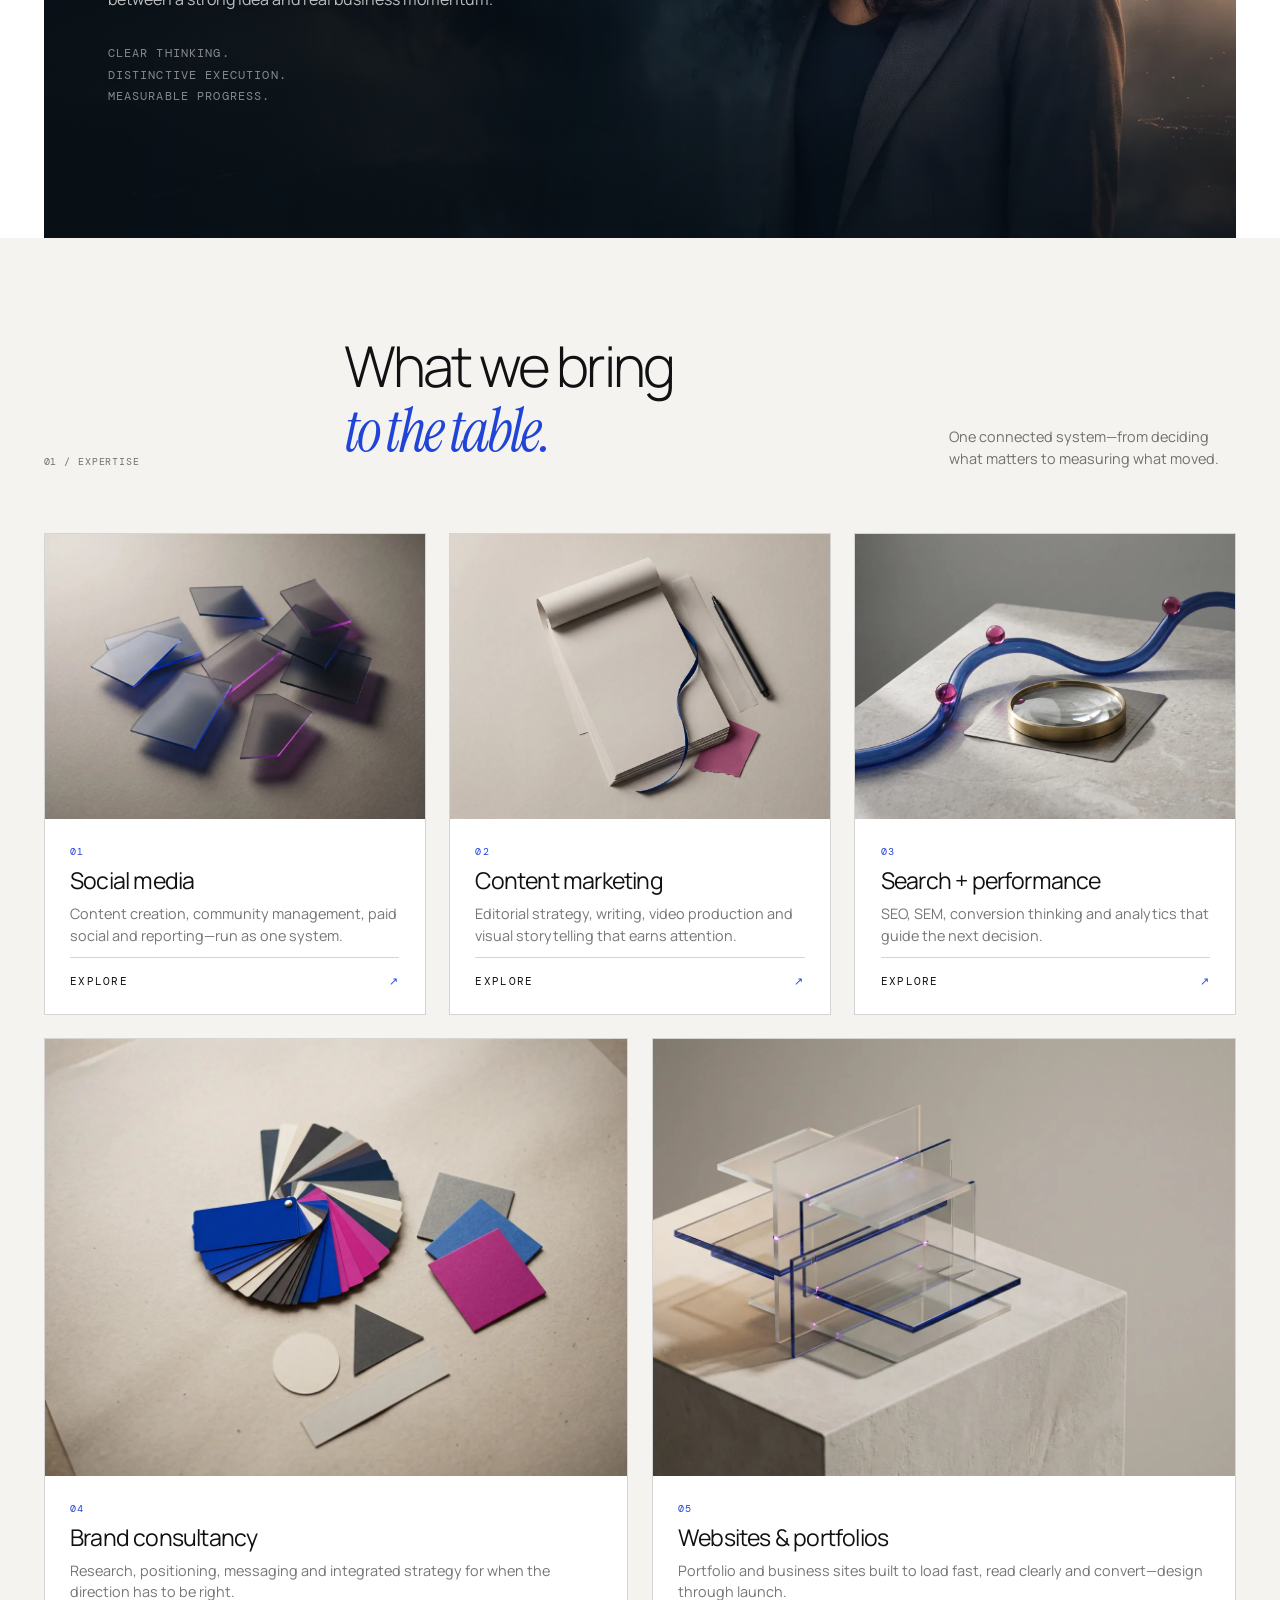
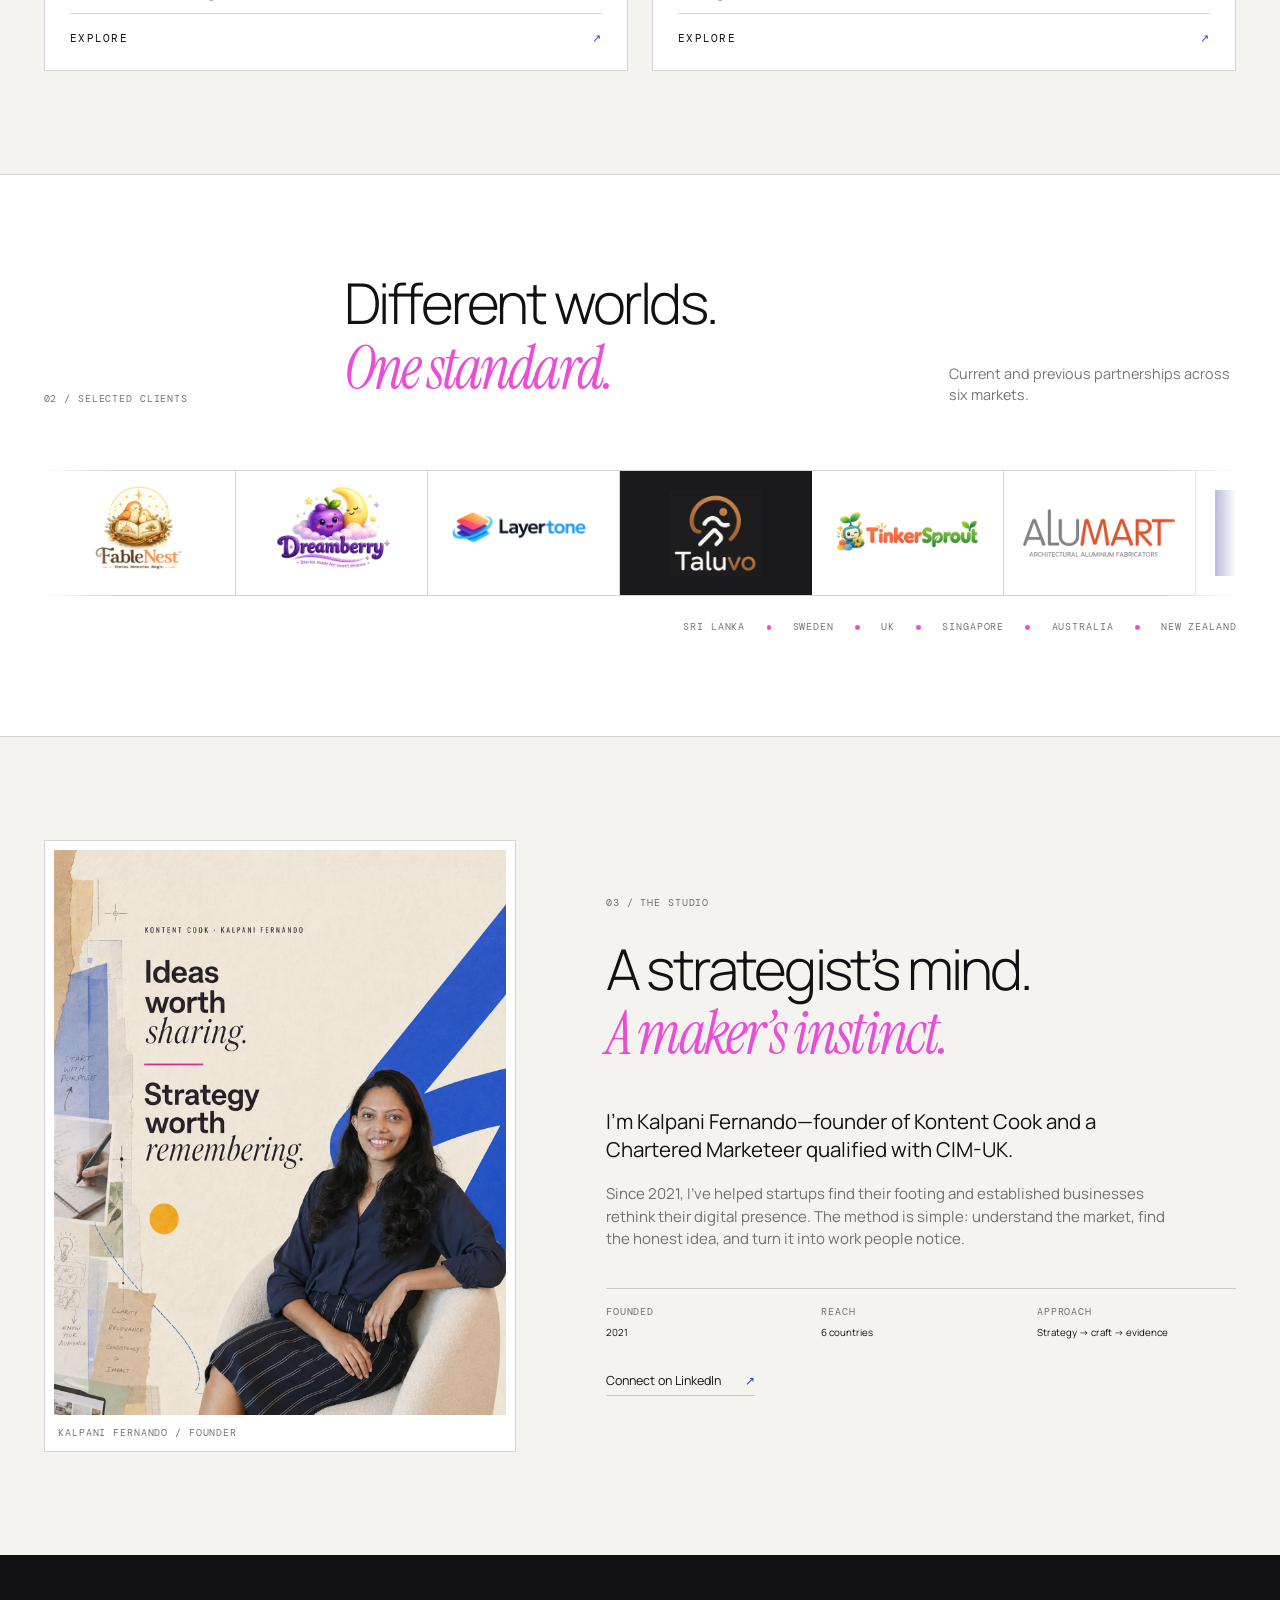
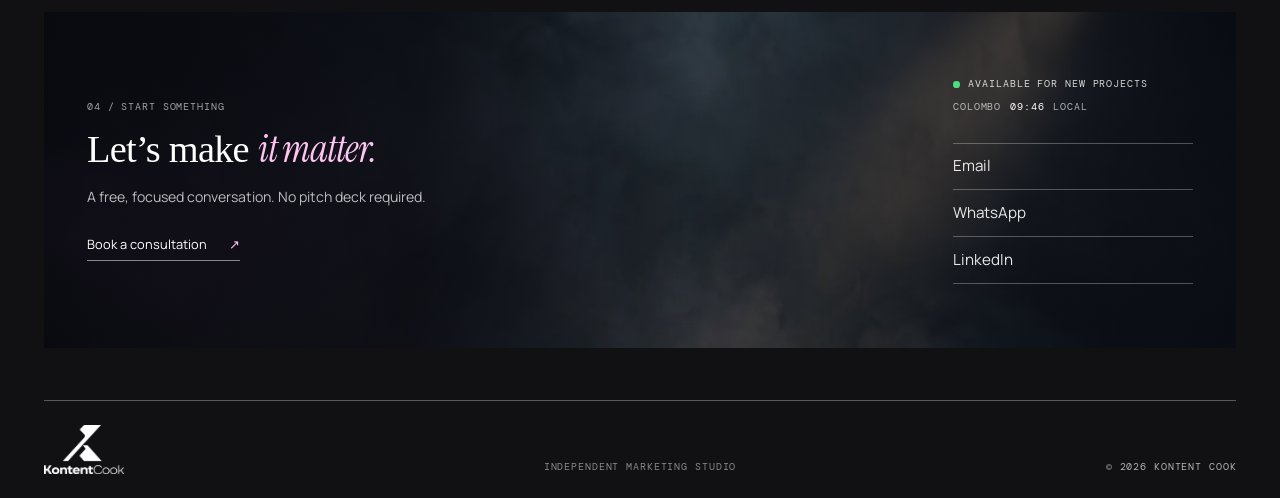
==== commit aa494a99: "Update customer logo rail" ====
--- a/index.html
+++ b/index.html
@@ -167,25 +167,27 @@
         </header>
         <div class="logo-rail reveal">
           <ul class="logo-track" aria-label="Current and previous clients">
-            <li><img src="img/clients/fablenest.webp" alt="FableNest" loading="lazy"></li>
-            <li><img src="img/clients/dreamberry.webp" alt="Dreamberry" loading="lazy"></li>
-            <li><img src="img/clients/layertone.webp" alt="Layertone" loading="lazy"></li>
+            <li class="logo-fable"><img src="img/clients/fablenest.webp" alt="FableNest" loading="lazy"></li>
+            <li class="logo-dreamberry"><img src="img/clients/dreamberry.webp" alt="Dreamberry" loading="lazy"></li>
+            <li class="logo-layertone"><img src="img/clients/layertone.webp" alt="Layertone" loading="lazy"></li>
             <li class="dark"><img src="img/clients/taluvo.webp" alt="Taluvo" loading="lazy"></li>
             <li><img src="img/clients/tinkersprout.webp" alt="TinkerSprout" loading="lazy"></li>
             <li><img src="img/clients/alumart.webp" alt="Alumart" loading="lazy"></li>
-            <li><img src="img/clients/amtek.webp" alt="AMTEK" loading="lazy"></li>
+            <li class="logo-ultrakleen"><img src="img/clients/ultrakleen.jpg" alt="Ultrakleen" loading="lazy"></li>
+            <li><img src="img/clients/kleenaid.jpg" alt="KleenAid" loading="lazy"></li>
             <li><img src="img/clients/ultrakil.webp" alt="Ultrakil" loading="lazy"></li>
           </ul>
           <!-- Duplicate set, hidden from assistive tech: the track translates by
                -50% so the second copy lands exactly where the first began. -->
           <ul class="logo-track" aria-hidden="true">
-            <li><img src="img/clients/fablenest.webp" alt="" loading="lazy"></li>
-            <li><img src="img/clients/dreamberry.webp" alt="" loading="lazy"></li>
-            <li><img src="img/clients/layertone.webp" alt="" loading="lazy"></li>
+            <li class="logo-fable"><img src="img/clients/fablenest.webp" alt="" loading="lazy"></li>
+            <li class="logo-dreamberry"><img src="img/clients/dreamberry.webp" alt="" loading="lazy"></li>
+            <li class="logo-layertone"><img src="img/clients/layertone.webp" alt="" loading="lazy"></li>
             <li class="dark"><img src="img/clients/taluvo.webp" alt="" loading="lazy"></li>
             <li><img src="img/clients/tinkersprout.webp" alt="" loading="lazy"></li>
             <li><img src="img/clients/alumart.webp" alt="" loading="lazy"></li>
-            <li><img src="img/clients/amtek.webp" alt="" loading="lazy"></li>
+            <li class="logo-ultrakleen"><img src="img/clients/ultrakleen.jpg" alt="" loading="lazy"></li>
+            <li><img src="img/clients/kleenaid.jpg" alt="" loading="lazy"></li>
             <li><img src="img/clients/ultrakil.webp" alt="" loading="lazy"></li>
           </ul>
         </div>
--- a/css/site.css
+++ b/css/site.css
@@ -115,11 +115,15 @@
 .logo-rail{display:flex;width:100%;overflow:hidden;border-block:1px solid var(--line);-webkit-mask-image:linear-gradient(90deg,transparent,#000 6%,#000 94%,transparent);mask-image:linear-gradient(90deg,transparent,#000 6%,#000 94%,transparent)}
 .logo-track{display:flex;flex:0 0 auto;animation:logo-slide 34s linear infinite}
 .logo-rail:hover .logo-track{animation-play-state:paused}
-.logo-track li{flex:0 0 auto;width:clamp(11rem,15vw,15rem);aspect-ratio:1.55;display:flex;align-items:center;justify-content:center;padding:clamp(.7rem,1.5vw,1.25rem);border-right:1px solid var(--line);transition:background .25s}
+.logo-track li{flex:0 0 auto;width:clamp(11rem,15vw,15rem);aspect-ratio:1.55;display:flex;align-items:center;justify-content:center;padding:clamp(.7rem,1.5vw,1.25rem);overflow:hidden;border-right:1px solid var(--line);transition:background .25s}
 .logo-track li:hover{background:var(--paper)}
 .logo-track li.dark{background:#1a1a1c}
 .logo-track img{max-width:100%;max-height:100%;width:auto;height:auto;object-fit:contain;transition:transform .25s}
-.logo-track li:hover img{transform:scale(1.03)}
+.logo-track .logo-fable img{transform:scale(1.42)}
+.logo-track .logo-dreamberry img{transform:scale(1.44)}
+.logo-track .logo-layertone img{transform:scale(1.62)}
+.logo-track .logo-ultrakleen img{width:100%;height:100%;object-fit:cover;object-position:center 54%}
+.logo-track li:hover img{filter:saturate(1.08)}
 @keyframes logo-slide{to{transform:translateX(-100%)}}
 .markets{margin-top:1.5rem;text-align:right;color:var(--muted)}
 .markets i{display:inline-block;width:.3rem;height:.3rem;border-radius:50%;background:var(--pink);margin:0 .9rem;vertical-align:middle}
